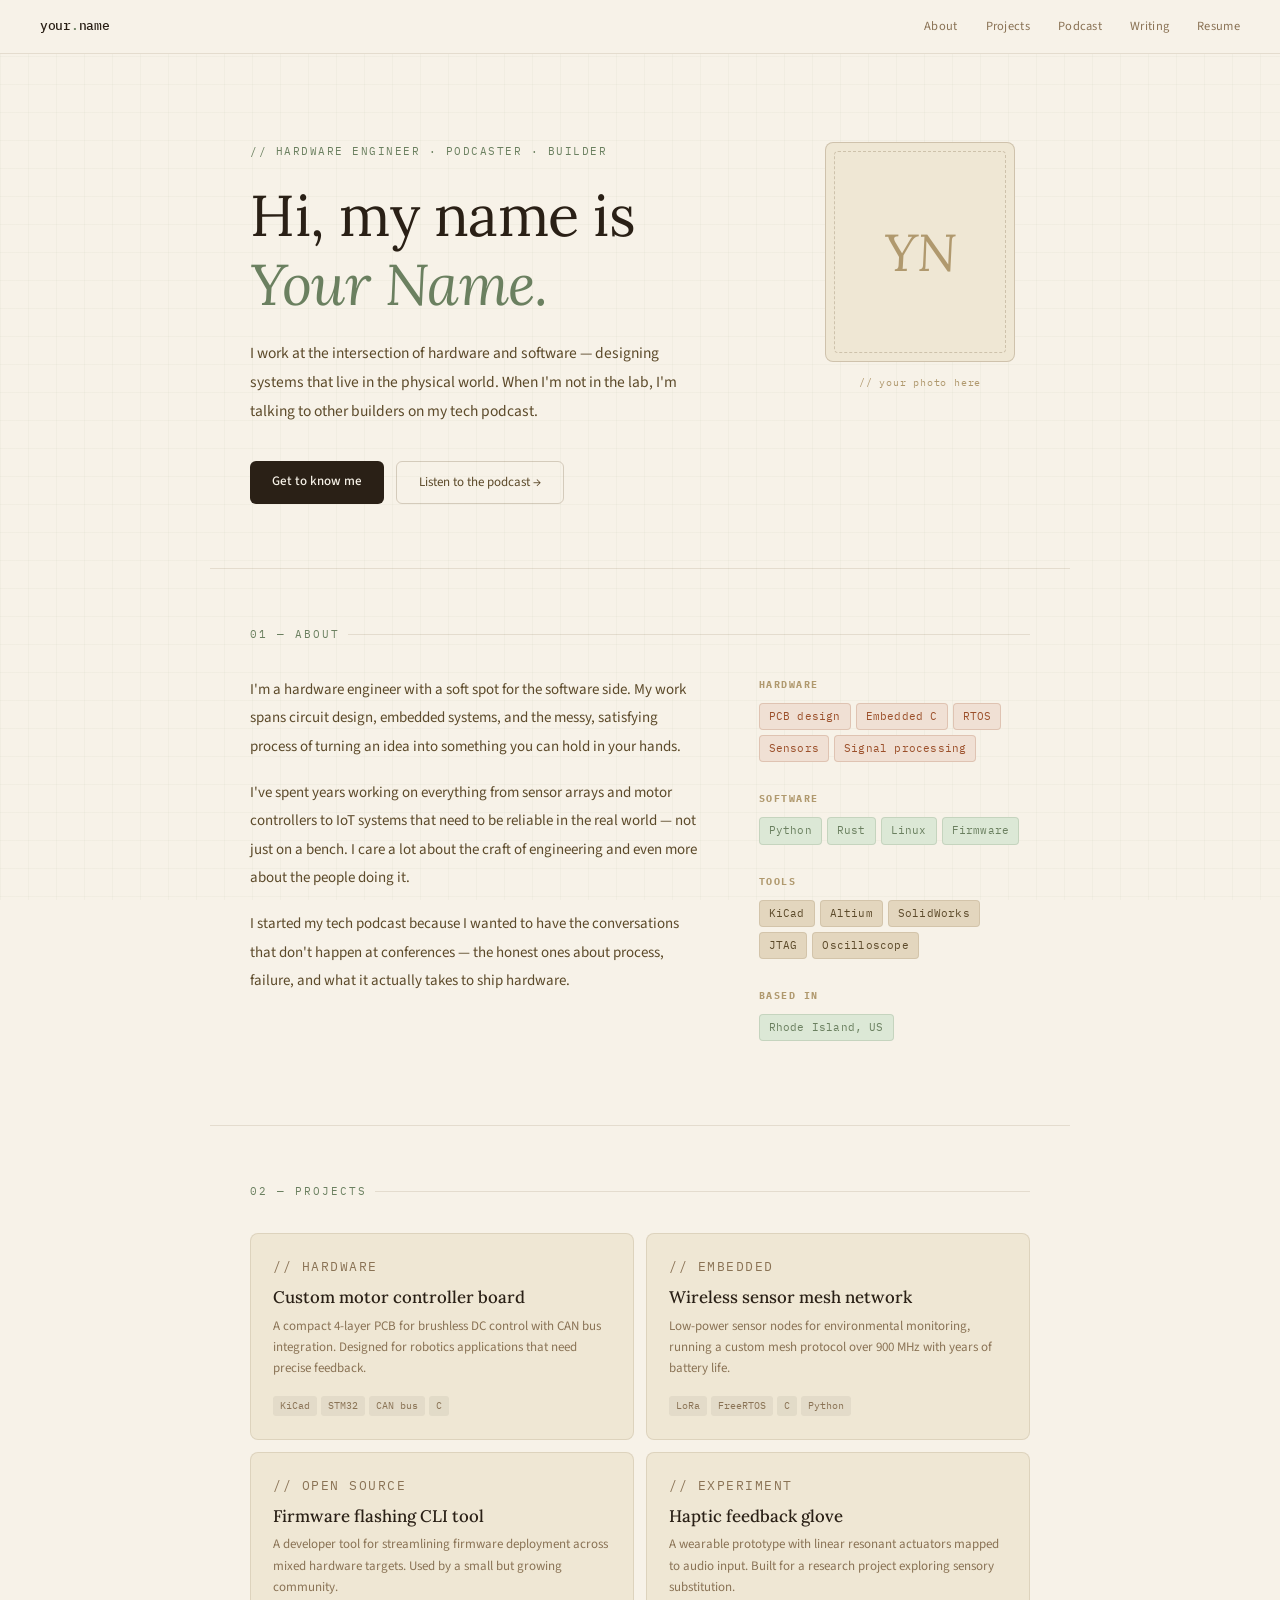
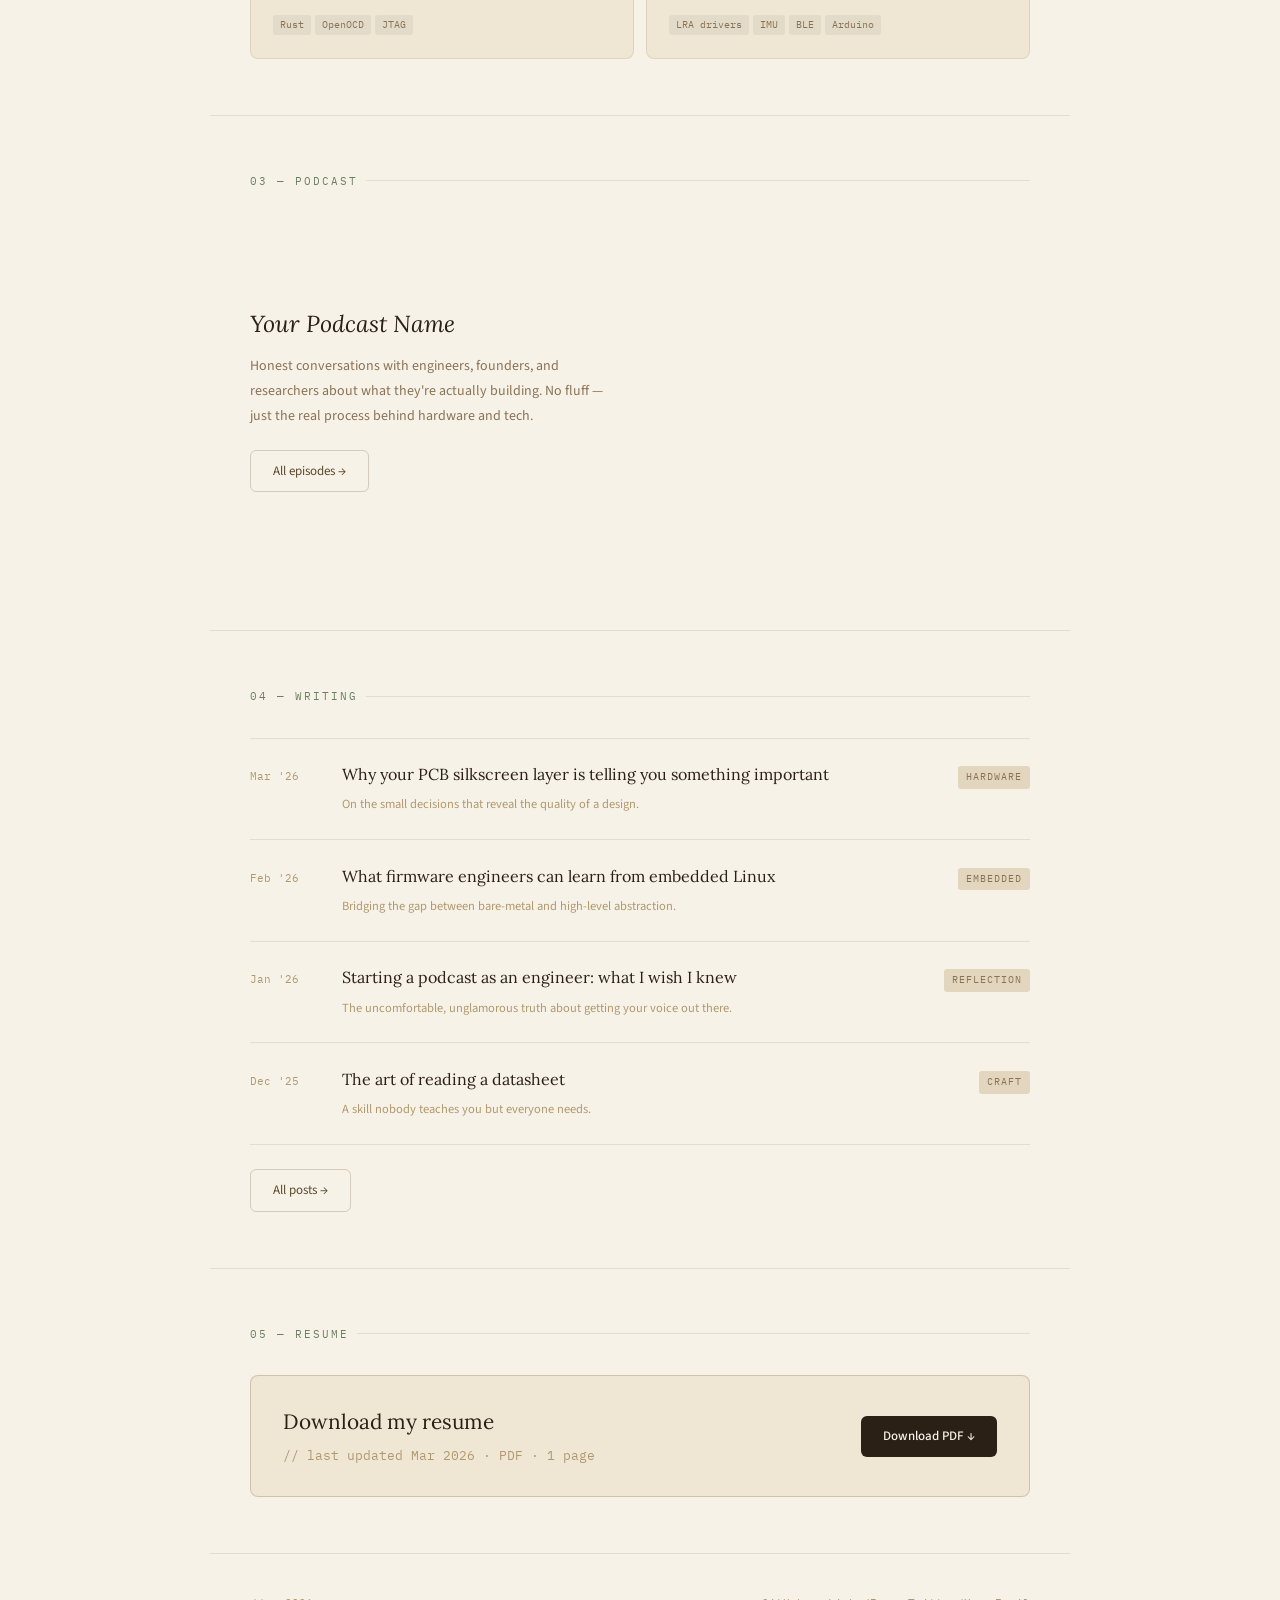
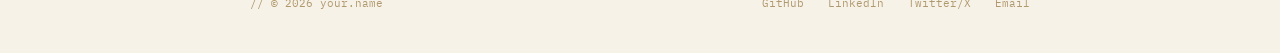
==== index.html @ 6de4d22c "Update index.html" ====
<!DOCTYPE html>
<html lang="en">
<head>
<meta charset="UTF-8">
<meta name="viewport" content="width=device-width, initial-scale=1.0">
<title>Ezenia Diaz-Lembert</title>
<link rel="preconnect" href="https://fonts.googleapis.com">
<link href="https://fonts.googleapis.com/css2?family=Lora:ital,wght@0,400;0,500;1,400;1,500&family=IBM+Plex+Mono:wght@400;500&family=Source+Sans+3:wght@300;400;500&display=swap" rel="stylesheet">
<style>
*,*::before,*::after{box-sizing:border-box;margin:0;padding:0}

:root {
  --ink: #2A2016;
  --ink-mid: #5C4A2A;
  --ink-soft: #8A7355;
  --ink-muted: #B0996E;
  --cream: #F7F2E8;
  --cream-warm: #EFE7D4;
  --cream-deep: #E3D6BE;
  --sage: #6B8060;
  --sage-light: #9EAF92;
  --sage-pale: #DCE8D6;
  --rust: #9B4F2A;
  --rust-pale: #F0E0D4;
  --border: rgba(90,65,30,0.12);
  --border-mid: rgba(90,65,30,0.22);
  --serif: 'Lora', Georgia, serif;
  --mono: 'IBM Plex Mono', monospace;
  --sans: 'Source Sans 3', sans-serif;
}

html { scroll-behavior: smooth; }
body {
  font-family: var(--sans);
  background: var(--cream);
  color: var(--ink);
  font-size: 15px;
  line-height: 1.75;
}

body::before {
  content: '';
  position: fixed;
  inset: 0;
  pointer-events: none;
  z-index: 0;
  background-image:
    linear-gradient(rgba(107,128,96,0.04) 1px, transparent 1px),
    linear-gradient(90deg, rgba(107,128,96,0.04) 1px, transparent 1px);
  background-size: 28px 28px;
}

/* NAV */
nav {
  position: sticky; top: 0; z-index: 100;
  background: rgba(247,242,232,0.95);
  backdrop-filter: blur(8px);
  border-bottom: 1px solid var(--border);
  padding: 0 2.5rem;
  display: flex; align-items: center; justify-content: space-between;
  height: 54px;
}
.nav-logo {
  font-family: var(--mono);
  font-size: 13px; font-weight: 500;
  color: var(--ink); text-decoration: none; letter-spacing: -0.3px;
}
.nav-logo span { color: var(--sage); }
.nav-links { display: flex; gap: 1.75rem; list-style: none; }
.nav-links a {
  font-size: 12.5px; font-weight: 400;
  color: var(--ink-soft); text-decoration: none;
  letter-spacing: 0.3px; font-family: var(--sans);
  transition: color 0.18s;
}
.nav-links a:hover { color: var(--ink); }

/* HERO */
.hero {
  position: relative; z-index: 1;
  padding: 5.5rem 2.5rem 4rem;
  max-width: 860px; margin: 0 auto;
  display: grid; grid-template-columns: 1fr 220px;
  gap: 3rem; align-items: start;
}
.hero-eyebrow {
  font-family: var(--mono);
  font-size: 11px; color: var(--sage);
  letter-spacing: 1.5px; margin-bottom: 1.25rem;
  text-transform: uppercase;
}
.hero h1 {
  font-family: var(--serif);
  font-size: clamp(2.4rem, 5vw, 3.6rem);
  font-weight: 400; line-height: 1.2;
  color: var(--ink); margin-bottom: 1.25rem;
  letter-spacing: -0.5px;
}
.hero h1 em { font-style: italic; color: var(--sage); }
.hero-bio {
  font-size: 15.5px; color: var(--ink-mid);
  line-height: 1.85; max-width: 460px; margin-bottom: 2.25rem;
}
.hero-actions { display: flex; gap: 0.75rem; flex-wrap: wrap; }
.btn-primary {
  background: var(--ink); color: var(--cream);
  border: none; padding: 9px 22px;
  border-radius: 6px; font-family: var(--sans);
  font-size: 13px; font-weight: 500; cursor: pointer;
  text-decoration: none; transition: background 0.18s;
  display: inline-block;
}
.btn-primary:hover { background: var(--ink-mid); }
.btn-ghost {
  background: transparent; color: var(--ink-mid);
  border: 1px solid var(--border-mid); padding: 9px 22px;
  border-radius: 6px; font-family: var(--sans);
  font-size: 13px; cursor: pointer; text-decoration: none;
  transition: all 0.18s; display: inline-block;
}
.btn-ghost:hover { border-color: var(--sage); color: var(--sage); }

/* AVATAR */
.avatar-wrap { display: flex; flex-direction: column; align-items: center; gap: 0.75rem; }
.avatar-frame {
  width: 190px; height: 220px;
  border: 1.5px solid var(--border-mid);
  border-radius: 8px;
  background: var(--cream-warm);
  display: flex; align-items: center; justify-content: center;
  position: relative; overflow: hidden;
}
.avatar-frame::before {
  content: '';
  position: absolute; inset: 8px;
  border: 1px dashed var(--border-mid); border-radius: 4px;
}
/* To use a photo instead: replace the .avatar-initials span with:
   <img src="photo.jpg" alt="Your Name" style="width:100%;height:100%;object-fit:cover;position:relative;z-index:1;">
   and remove the ::before pseudo-element styles above */
.avatar-initials {
  font-family: var(--serif); font-size: 52px;
  font-weight: 400; font-style: italic;
  color: var(--ink-muted); position: relative; z-index: 1;
}
.avatar-caption {
  font-family: var(--mono); font-size: 10px;
  color: var(--ink-muted); letter-spacing: 0.8px; text-align: center;
}

/* SECTIONS */
section {
  position: relative; z-index: 1;
  max-width: 860px; margin: 0 auto;
  padding: 3.5rem 2.5rem;
  border-top: 1px solid var(--border);
}
.section-label {
  font-family: var(--mono); font-size: 10.5px;
  text-transform: uppercase; letter-spacing: 2px;
  color: var(--sage); margin-bottom: 2rem;
  display: flex; align-items: center; gap: 8px;
}
.section-label::after {
  content: ''; flex: 1; height: 1px; background: var(--border);
}

/* ABOUT */
.about-grid { display: grid; grid-template-columns: 5fr 3fr; gap: 3.5rem; }
.about-text p { color: var(--ink-mid); font-size: 15px; line-height: 1.9; margin-bottom: 1.1rem; }
.about-text p:last-child { margin-bottom: 0; }
.sidebar-block { margin-bottom: 1.75rem; }
.sidebar-block h4 {
  font-family: var(--mono); font-size: 10px;
  text-transform: uppercase; letter-spacing: 1.5px;
  color: var(--ink-muted); margin-bottom: 0.6rem;
}
.chip-group { display: flex; flex-wrap: wrap; gap: 5px; }
.chip {
  font-size: 11px; font-weight: 400;
  background: var(--cream-deep); color: var(--ink-mid);
  border: 1px solid var(--border);
  padding: 3px 9px; border-radius: 4px;
  font-family: var(--mono); letter-spacing: 0.2px;
}
.chip.sage { background: var(--sage-pale); color: var(--sage); border-color: rgba(107,128,96,0.2); }
.chip.rust { background: var(--rust-pale); color: var(--rust); border-color: rgba(155,79,42,0.2); }

/* PROJECTS */
.projects-grid { display: grid; grid-template-columns: 1fr 1fr; gap: 12px; }
.project-card {
  background: var(--cream-warm);
  border: 1px solid var(--border);
  border-radius: 8px; padding: 1.4rem;
  text-decoration: none; display: block;
  transition: border-color 0.2s, box-shadow 0.2s;
}
.project-card:hover {
  border-color: var(--sage-light);
  box-shadow: 0 2px 12px rgba(107,128,96,0.1);
}
.project-type {
  font-family: var(--mono); font-size: 9.5px;
  text-transform: uppercase; letter-spacing: 1.5px;
  color: var(--ink-muted); margin-bottom: 0.6rem;
}
.project-card h3 {
  font-family: var(--serif); font-size: 1.05rem;
  font-weight: 500; color: var(--ink);
  margin-bottom: 0.4rem; line-height: 1.3;
}
.project-card p { font-size: 13px; color: var(--ink-soft); line-height: 1.65; }
.project-chips { display: flex; gap: 4px; flex-wrap: wrap; margin-top: 1rem; }
.p-chip {
  font-family: var(--mono); font-size: 9.5px;
  background: rgba(42,32,22,0.06); color: var(--ink-soft);
  padding: 2px 7px; border-radius: 3px;
}

/* PODCAST */
.podcast-layout { display: grid; grid-template-columns: 1fr 1fr; gap: 2.5rem; align-items: center; }
.podcast-info h3 {
  font-family: var(--serif); font-size: 1.45rem;
  font-weight: 400; font-style: italic;
  color: var(--ink); margin-bottom: 0.6rem;
}
.podcast-info p { font-size: 14px; color: var(--ink-soft); line-height: 1.8; margin-bottom: 1.25rem; }

/* Replace .spotify-box below with your actual Spotify <iframe> embed.
   Go to Spotify → your show → Share → Embed Podcast → copy the iframe code.
   Paste it in place of the entire <div class="spotify-box">...</div> block.
   Recommended iframe attrs: width="100%" height="152" style="border-radius:10px" */
.spotify-box {
  background: var(--cream-warm);
  border: 1px solid var(--border-mid);
  border-radius: 10px; padding: 1.75rem;
  text-align: center;
}
.sp-logo {
  width: 42px; height: 42px;
  background: #1DB954; border-radius: 50%;
  margin: 0 auto 0.75rem;
  display: flex; align-items: center; justify-content: center;
}
.sp-logo svg { fill: white; }
.spotify-box h4 {
  font-family: var(--serif); font-size: 1rem;
  font-weight: 500; color: var(--ink); margin-bottom: 0.3rem;
}
.spotify-box p { font-size: 11.5px; color: var(--ink-muted); margin-bottom: 1rem; }
.sp-embed-note {
  font-family: var(--mono); font-size: 10px;
  color: var(--sage); background: var(--sage-pale);
  padding: 6px 10px; border-radius: 4px;
  display: inline-block;
}

/* BLOG */
.blog-list { display: flex; flex-direction: column; }
.blog-item {
  padding: 1.35rem 0;
  border-bottom: 1px solid var(--border);
  display: grid; grid-template-columns: 72px 1fr auto;
  gap: 1.25rem; align-items: baseline;
  cursor: pointer; text-decoration: none;
}
.blog-item:first-child { border-top: 1px solid var(--border); }
.blog-item:hover .blog-title { color: var(--sage); }
.blog-date {
  font-family: var(--mono); font-size: 11px;
  color: var(--ink-muted); white-space: nowrap;
}
.blog-title {
  font-family: var(--serif); font-size: 1rem;
  font-weight: 400; color: var(--ink);
  margin-bottom: 0.2rem; transition: color 0.18s; display: block;
}
.blog-sub { font-size: 12.5px; color: var(--ink-muted); }
.blog-tag {
  font-family: var(--mono); font-size: 9.5px;
  text-transform: uppercase; letter-spacing: 1px;
  background: var(--cream-deep); color: var(--ink-soft);
  padding: 3px 8px; border-radius: 3px; white-space: nowrap;
}
.blog-more { margin-top: 1.5rem; }

/* RESUME */
.resume-card {
  background: var(--cream-warm);
  border: 1px solid var(--border-mid);
  border-radius: 8px; padding: 1.75rem 2rem;
  display: flex; align-items: center;
  justify-content: space-between; gap: 2rem;
}
.resume-left h3 {
  font-family: var(--serif); font-size: 1.3rem;
  font-weight: 400; color: var(--ink); margin-bottom: 0.3rem;
}
.resume-left p { font-size: 13px; color: var(--ink-muted); font-family: var(--mono); }

/* FOOTER */
footer {
  position: relative; z-index: 1;
  max-width: 860px; margin: 0 auto;
  padding: 2.5rem; border-top: 1px solid var(--border);
  display: flex; justify-content: space-between; align-items: center;
}
footer p { font-family: var(--mono); font-size: 11px; color: var(--ink-muted); }
.social-links { display: flex; gap: 1.5rem; }
.social-links a {
  font-family: var(--mono); font-size: 11px;
  color: var(--ink-muted); text-decoration: none; transition: color 0.18s;
}
.social-links a:hover { color: var(--sage); }
</style>
</head>
<body>

<nav>
  <!-- Update "your.name" to your actual name or handle -->
  <a href="#" class="nav-logo">your<span>.</span>name</a>
  <ul class="nav-links">
    <li><a href="#about">About</a></li>
    <li><a href="#projects">Projects</a></li>
    <li><a href="#podcast">Podcast</a></li>
    <li><a href="#writing">Writing</a></li>
    <li><a href="#resume">Resume</a></li>
  </ul>
</nav>

<!-- ═══════════════════════════════════════════
     HERO
     Update: eyebrow tagline, your name, bio text
     ═══════════════════════════════════════════ -->
<div class="hero">
  <div>
    <p class="hero-eyebrow">// hardware engineer · podcaster · builder</p>
    <h1>Hi, my name is<br><em>Your Name.</em></h1>
    <p class="hero-bio">I work at the intersection of hardware and software — designing systems that live in the physical world. When I'm not in the lab, I'm talking to other builders on my tech podcast.</p>
    <div class="hero-actions">
      <a href="#about" class="btn-primary">Get to know me</a>
      <a href="#podcast" class="btn-ghost">Listen to the podcast →</a>
    </div>
  </div>
  <div class="avatar-wrap">
    <div class="avatar-frame">
      <!-- PHOTO: replace the span below with:
           <img src="photo.jpg" alt="Your Name" style="width:100%;height:100%;object-fit:cover;position:relative;z-index:1;">
           and remove the ::before dashed border rule in the CSS above -->
      <span class="avatar-initials">YN</span>
    </div>
    <span class="avatar-caption">// your photo here</span>
  </div>
</div>

<!-- ═══════════════════════════════════════════
     ABOUT
     Update: bio paragraphs, skill chips
     ═══════════════════════════════════════════ -->
<section id="about">
  <p class="section-label">01 — About</p>
  <div class="about-grid">
    <div class="about-text">
      <p>I'm a hardware engineer with a soft spot for the software side. My work spans circuit design, embedded systems, and the messy, satisfying process of turning an idea into something you can hold in your hands.</p>
      <p>I've spent years working on everything from sensor arrays and motor controllers to IoT systems that need to be reliable in the real world — not just on a bench. I care a lot about the craft of engineering and even more about the people doing it.</p>
      <p>I started my tech podcast because I wanted to have the conversations that don't happen at conferences — the honest ones about process, failure, and what it actually takes to ship hardware.</p>
    </div>
    <div class="about-sidebar">
      <div class="sidebar-block">
        <h4>Hardware</h4>
        <div class="chip-group">
          <span class="chip rust">PCB design</span>
          <span class="chip rust">Embedded C</span>
          <span class="chip rust">RTOS</span>
          <span class="chip rust">Sensors</span>
          <span class="chip rust">Signal processing</span>
        </div>
      </div>
      <div class="sidebar-block">
        <h4>Software</h4>
        <div class="chip-group">
          <span class="chip sage">Python</span>
          <span class="chip sage">Rust</span>
          <span class="chip sage">Linux</span>
          <span class="chip sage">Firmware</span>
        </div>
      </div>
      <div class="sidebar-block">
        <h4>Tools</h4>
        <div class="chip-group">
          <span class="chip">KiCad</span>
          <span class="chip">Altium</span>
          <span class="chip">SolidWorks</span>
          <span class="chip">JTAG</span>
          <span class="chip">Oscilloscope</span>
        </div>
      </div>
      <div class="sidebar-block">
        <h4>Based in</h4>
        <div class="chip-group">
          <!-- Update your location -->
          <span class="chip sage">Rhode Island, US</span>
        </div>
      </div>
    </div>
  </div>
</section>

<!-- ═══════════════════════════════════════════
     PROJECTS
     Update: project title, description, tech chips, href links
     ═══════════════════════════════════════════ -->
<section id="projects">
  <p class="section-label">02 — Projects</p>
  <div class="projects-grid">

    <a class="project-card" href="#">
      <p class="project-type">// hardware</p>
      <h3>Custom motor controller board</h3>
      <p>A compact 4-layer PCB for brushless DC control with CAN bus integration. Designed for robotics applications that need precise feedback.</p>
      <div class="project-chips">
        <span class="p-chip">KiCad</span>
        <span class="p-chip">STM32</span>
        <span class="p-chip">CAN bus</span>
        <span class="p-chip">C</span>
      </div>
    </a>

    <a class="project-card" href="#">
      <p class="project-type">// embedded</p>
      <h3>Wireless sensor mesh network</h3>
      <p>Low-power sensor nodes for environmental monitoring, running a custom mesh protocol over 900 MHz with years of battery life.</p>
      <div class="project-chips">
        <span class="p-chip">LoRa</span>
        <span class="p-chip">FreeRTOS</span>
        <span class="p-chip">C</span>
        <span class="p-chip">Python</span>
      </div>
    </a>

    <a class="project-card" href="#">
      <p class="project-type">// open source</p>
      <h3>Firmware flashing CLI tool</h3>
      <p>A developer tool for streamlining firmware deployment across mixed hardware targets. Used by a small but growing community.</p>
      <div class="project-chips">
        <span class="p-chip">Rust</span>
        <span class="p-chip">OpenOCD</span>
        <span class="p-chip">JTAG</span>
      </div>
    </a>

    <a class="project-card" href="#">
      <p class="project-type">// experiment</p>
      <h3>Haptic feedback glove</h3>
      <p>A wearable prototype with linear resonant actuators mapped to audio input. Built for a research project exploring sensory substitution.</p>
      <div class="project-chips">
        <span class="p-chip">LRA drivers</span>
        <span class="p-chip">IMU</span>
        <span class="p-chip">BLE</span>
        <span class="p-chip">Arduino</span>
      </div>
    </a>

  </div>
</section>

<!-- ═══════════════════════════════════════════
     PODCAST
     Update: podcast name, description
     SPOTIFY: replace the .spotify-box div with your iframe embed.
       1. Open Spotify → go to your show page
       2. Click ··· → Share → Embed Podcast
       3. Copy the <iframe> code and paste it here in place of .spotify-box
       Recommended: add style="border-radius:10px" to the iframe tag
     ═══════════════════════════════════════════ -->
<section id="podcast">
  <p class="section-label">03 — Podcast</p>
  <div class="podcast-layout">
    <div class="podcast-info">
      <h3>Your Podcast Name</h3>
      <p>Honest conversations with engineers, founders, and researchers about what they're actually building. No fluff — just the real process behind hardware and tech.</p>
      <a href="#" class="btn-ghost">All episodes →</a>
    </div>

    <!-- REPLACE THIS ENTIRE DIV with your Spotify <iframe> embed -->
    <iframe data-testid="embed-iframe" style="border-radius:10px" src="https://open.spotify.com/embed/show/7tuaUfzz82r7xP9mCjCnpa?utm_source=generator" width="100%" height="352" frameBorder="0" allowfullscreen="" allow="autoplay; clipboard-write; encrypted-media; fullscreen; picture-in-picture" loading="lazy"></iframe>

  </div>
</section>

<!-- ═══════════════════════════════════════════
     WRITING / BLOG
     Update: date, title, subtitle, tag, href for each post
     Add more .blog-item rows as you publish
     ═══════════════════════════════════════════ -->
<section id="writing">
  <p class="section-label">04 — Writing</p>
  <div class="blog-list">

    <a class="blog-item" href="#">
      <span class="blog-date">Mar '26</span>
      <div>
        <span class="blog-title">Why your PCB silkscreen layer is telling you something important</span>
        <span class="blog-sub">On the small decisions that reveal the quality of a design.</span>
      </div>
      <span class="blog-tag">Hardware</span>
    </a>

    <a class="blog-item" href="#">
      <span class="blog-date">Feb '26</span>
      <div>
        <span class="blog-title">What firmware engineers can learn from embedded Linux</span>
        <span class="blog-sub">Bridging the gap between bare-metal and high-level abstraction.</span>
      </div>
      <span class="blog-tag">Embedded</span>
    </a>

    <a class="blog-item" href="#">
      <span class="blog-date">Jan '26</span>
      <div>
        <span class="blog-title">Starting a podcast as an engineer: what I wish I knew</span>
        <span class="blog-sub">The uncomfortable, unglamorous truth about getting your voice out there.</span>
      </div>
      <span class="blog-tag">Reflection</span>
    </a>

    <a class="blog-item" href="#">
      <span class="blog-date">Dec '25</span>
      <div>
        <span class="blog-title">The art of reading a datasheet</span>
        <span class="blog-sub">A skill nobody teaches you but everyone needs.</span>
      </div>
      <span class="blog-tag">Craft</span>
    </a>

  </div>
  <div class="blog-more">
    <!-- Link this to your blog index page once you have one -->
    <a href="#" class="btn-ghost">All posts →</a>
  </div>
</section>

<!-- ═══════════════════════════════════════════
     RESUME
     Update the href on the button to point to your PDF file.
     Upload resume.pdf to your repo root and use href="resume.pdf"
     ═══════════════════════════════════════════ -->
<section id="resume">
  <p class="section-label">05 — Resume</p>
  <div class="resume-card">
    <div class="resume-left">
      <h3>Download my resume</h3>
      <!-- Update the date below whenever you refresh your resume -->
      <p>// last updated Mar 2026 · PDF · 1 page</p>
    </div>
    <a href="resume.pdf" class="btn-primary" download>Download PDF ↓</a>
  </div>
</section>

<!-- ═══════════════════════════════════════════
     FOOTER
     Update: your name, social links
     ═══════════════════════════════════════════ -->
<footer>
  <p>// © 2026 your.name</p>
  <div class="social-links">
    <a href="https://github.com/yourusername" target="_blank" rel="noopener">GitHub</a>
    <a href="https://linkedin.com/in/yourprofile" target="_blank" rel="noopener">LinkedIn</a>
    <a href="https://twitter.com/yourhandle" target="_blank" rel="noopener">Twitter/X</a>
    <a href="mailto:you@email.com">Email</a>
  </div>
</footer>

</body>
</html>
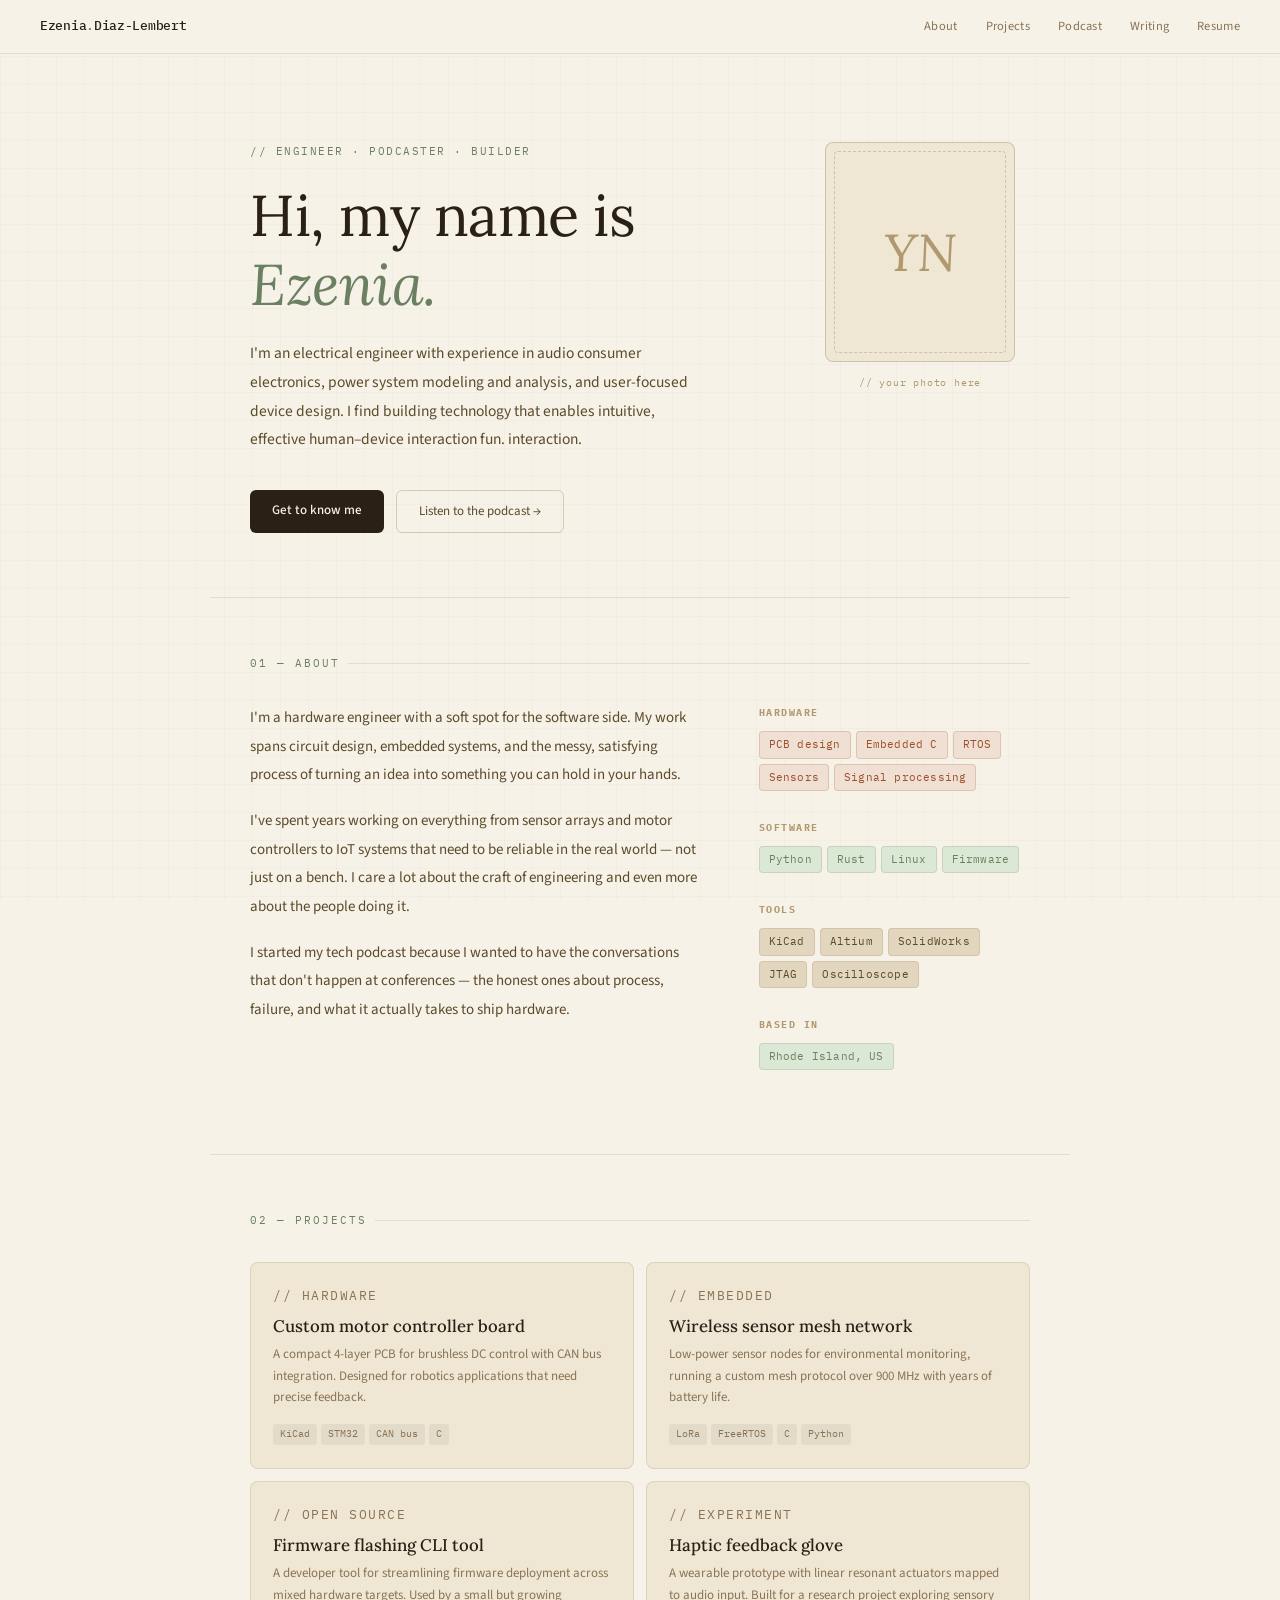
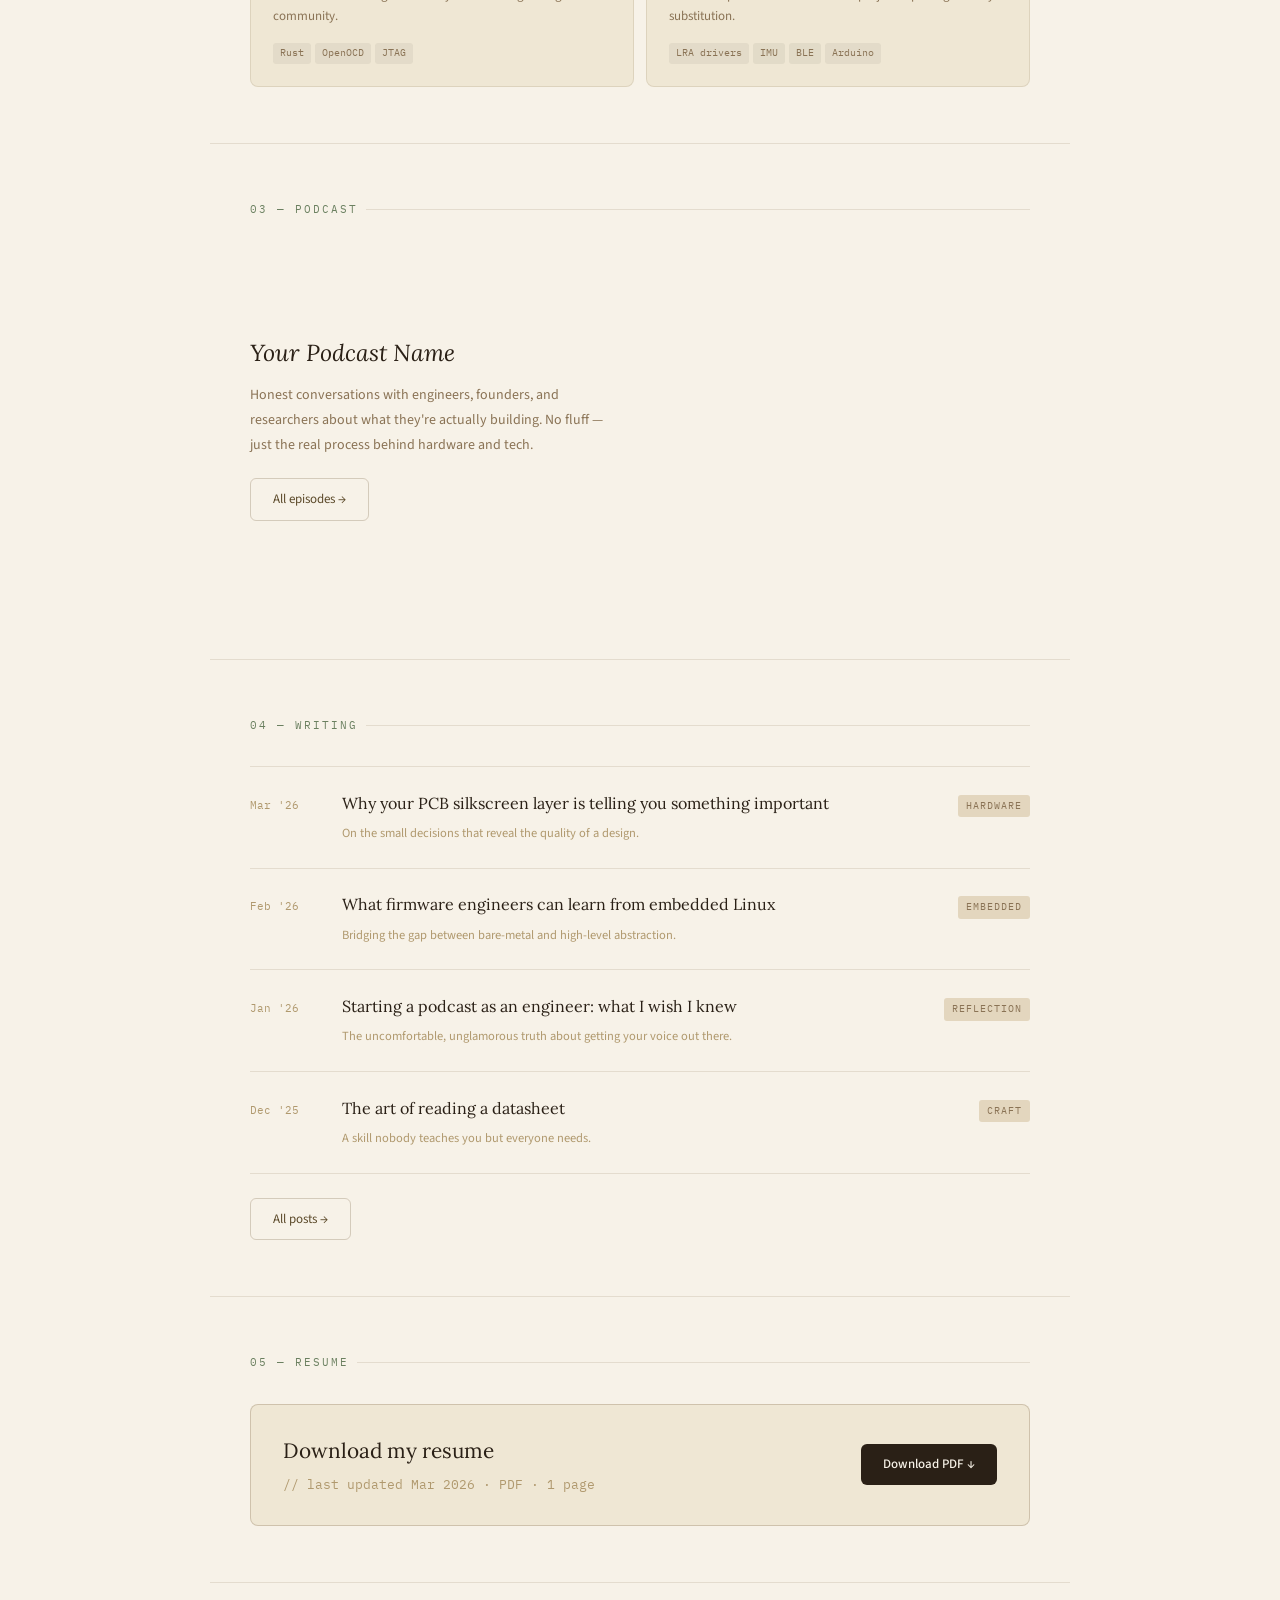
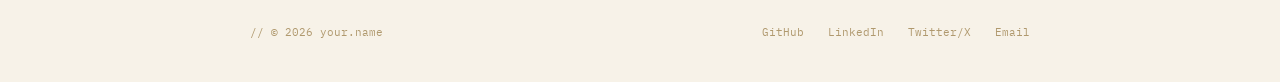
==== commit aa8a0e05: "Update index.html updated name and bio info" ====
--- a/index.html
+++ b/index.html
@@ -318,7 +318,7 @@
 
 <nav>
   <!-- Update "your.name" to your actual name or handle -->
-  <a href="#" class="nav-logo">your<span>.</span>name</a>
+  <a href="#" class="nav-logo">Ezenia<span>.</span>Diaz-Lembert</a>
   <ul class="nav-links">
     <li><a href="#about">About</a></li>
     <li><a href="#projects">Projects</a></li>
@@ -334,9 +334,10 @@
      ═══════════════════════════════════════════ -->
 <div class="hero">
   <div>
-    <p class="hero-eyebrow">// hardware engineer · podcaster · builder</p>
-    <h1>Hi, my name is<br><em>Your Name.</em></h1>
-    <p class="hero-bio">I work at the intersection of hardware and software — designing systems that live in the physical world. When I'm not in the lab, I'm talking to other builders on my tech podcast.</p>
+    <p class="hero-eyebrow">// engineer · podcaster · builder</p>
+    <h1>Hi, my name is<br><em>Ezenia.</em></h1>
+    <p class="hero-bio">I'm an electrical engineer with experience in audio consumer electronics, power system modeling and analysis, and user-focused device design. I find building technology that enables intuitive, effective human–device interaction fun. 
+interaction.</p>
     <div class="hero-actions">
       <a href="#about" class="btn-primary">Get to know me</a>
       <a href="#podcast" class="btn-ghost">Listen to the podcast →</a>
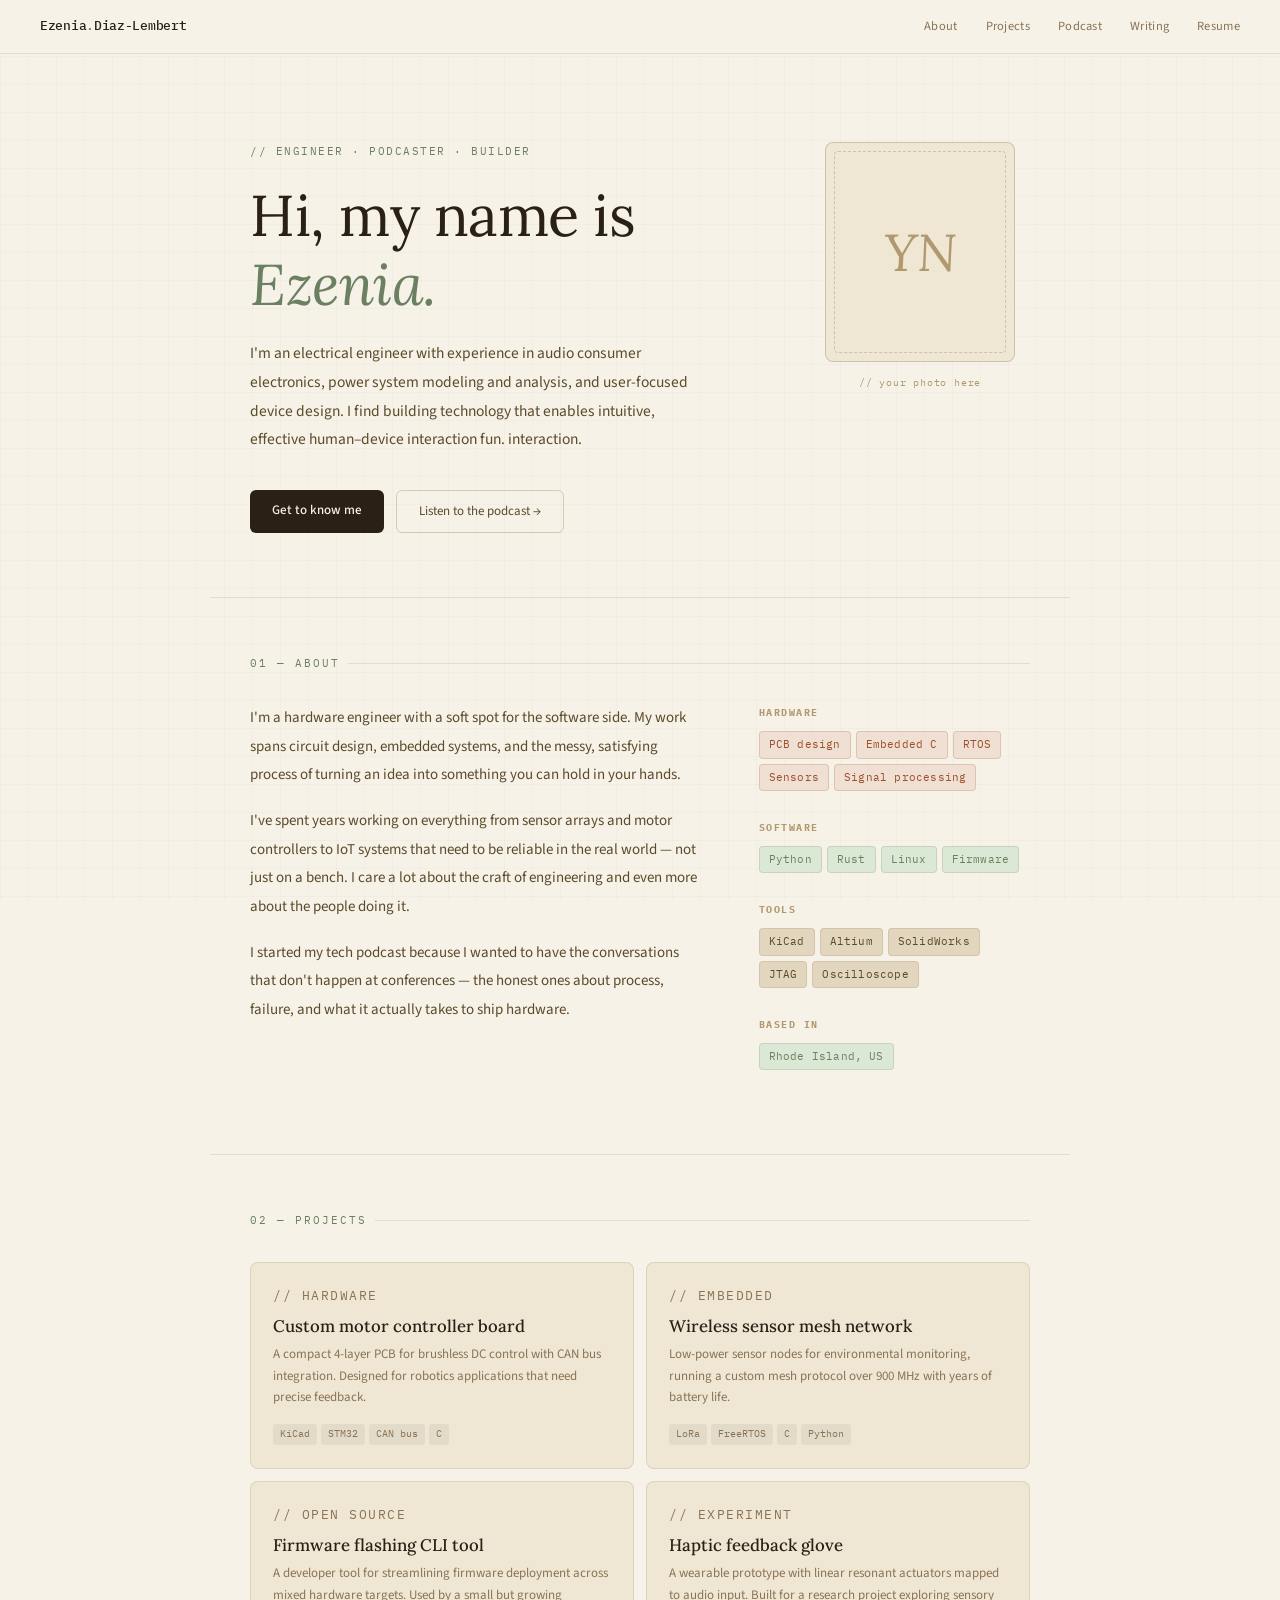
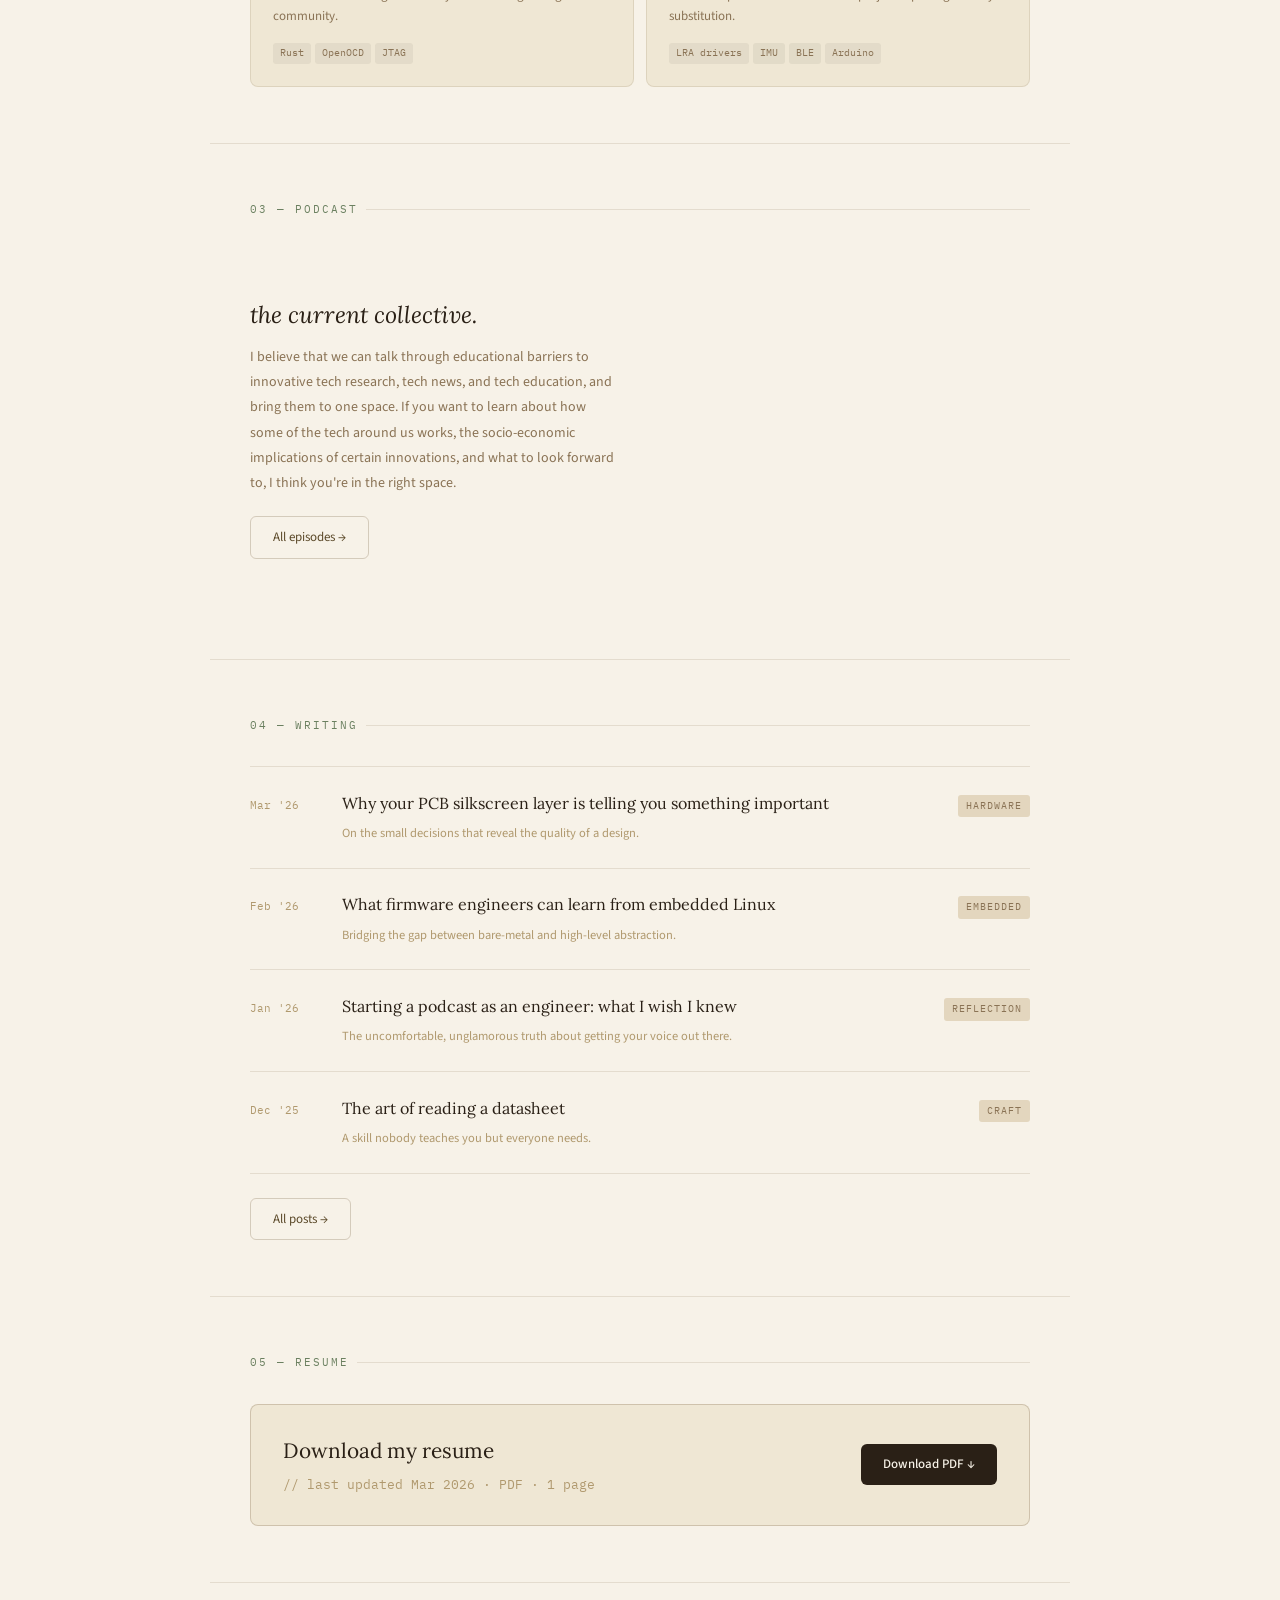
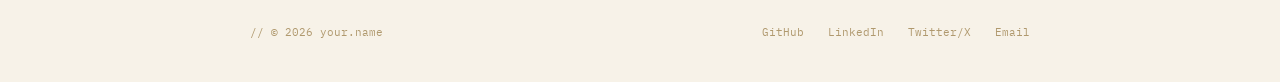
==== commit bf25772b: "Update index.html" ====
--- a/index.html
+++ b/index.html
@@ -346,7 +346,7 @@
   <div class="avatar-wrap">
     <div class="avatar-frame">
       <!-- PHOTO: replace the span below with:
-           <img src="photo.jpg" alt="Your Name" style="width:100%;height:100%;object-fit:cover;position:relative;z-index:1;">
+           <img src="ezenia_headshot.jpeg" alt="Ezenia" style="width:100%;height:100%;object-fit:cover;position:relative;z-index:1;">
            and remove the ::before dashed border rule in the CSS above -->
       <span class="avatar-initials">YN</span>
     </div>
@@ -478,8 +478,8 @@
   <p class="section-label">03 — Podcast</p>
   <div class="podcast-layout">
     <div class="podcast-info">
-      <h3>Your Podcast Name</h3>
-      <p>Honest conversations with engineers, founders, and researchers about what they're actually building. No fluff — just the real process behind hardware and tech.</p>
+      <h3>the current collective.</h3>
+      <p>I believe that we can talk through educational barriers to innovative tech research, tech news, and tech education, and bring them to one space. If you want to learn about how some of the tech around us works, the socio-economic implications of certain innovations, and what to look forward to, I think you're in the right space.</p>
       <a href="#" class="btn-ghost">All episodes →</a>
     </div>
 
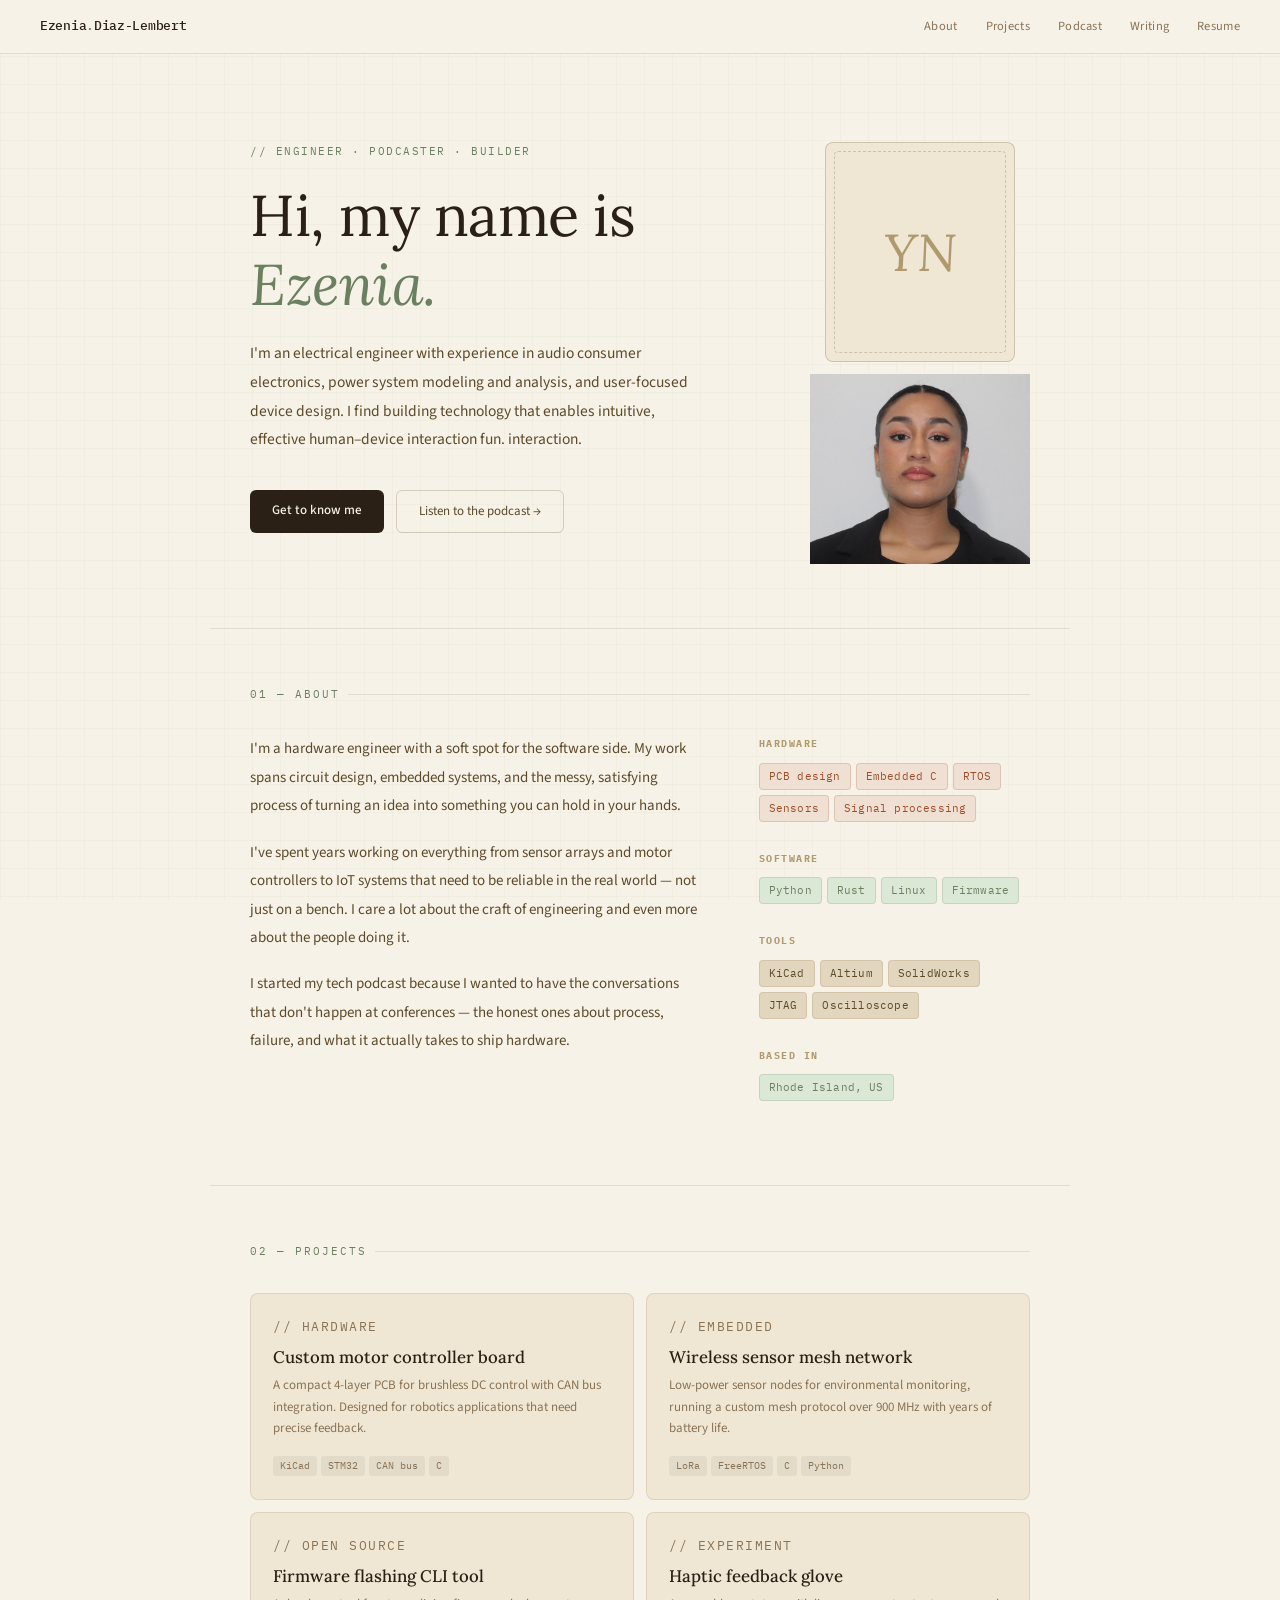
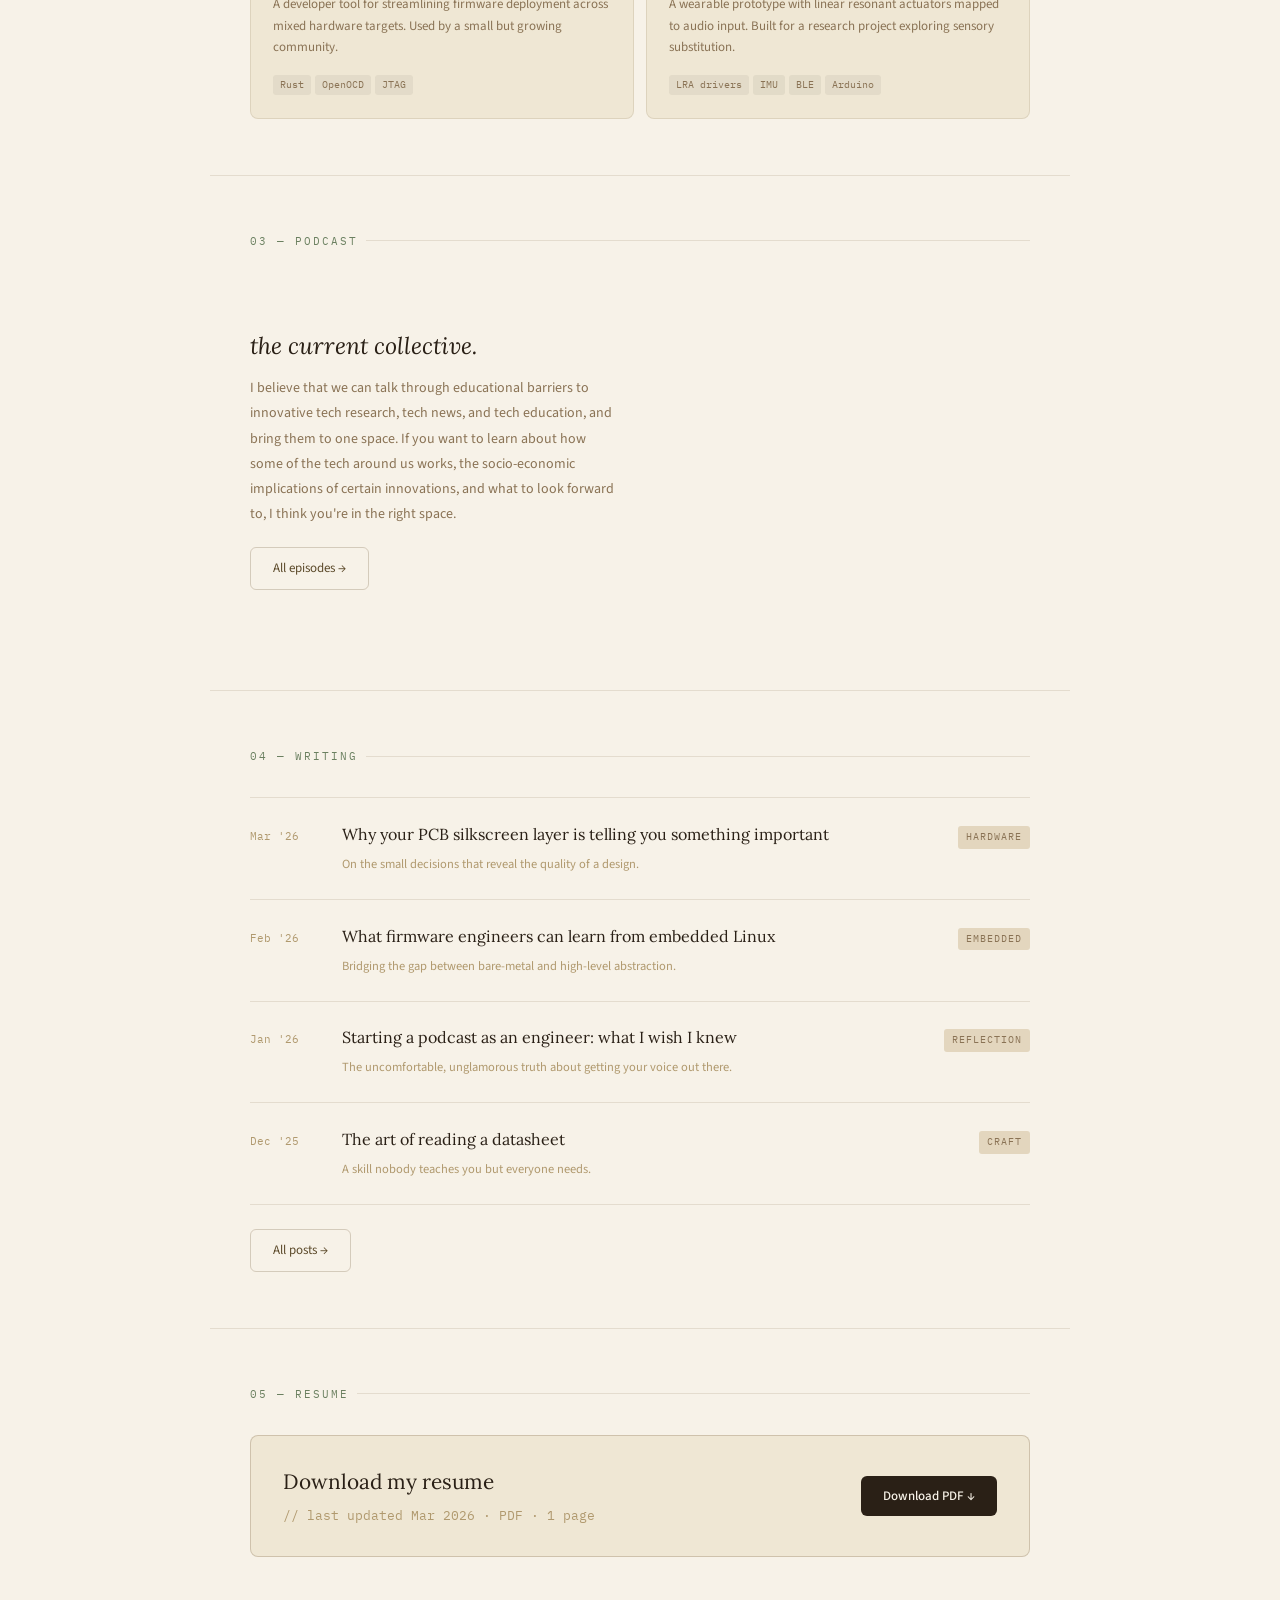
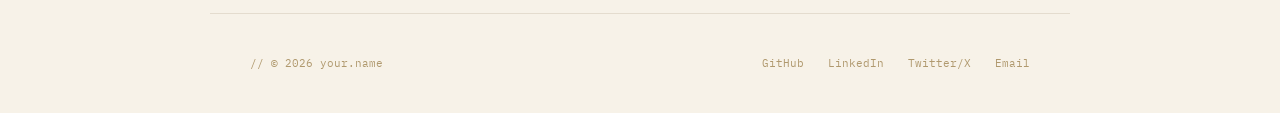
==== commit 1db3aeb5: "Update index.html" ====
--- a/index.html
+++ b/index.html
@@ -350,7 +350,7 @@
            and remove the ::before dashed border rule in the CSS above -->
       <span class="avatar-initials">YN</span>
     </div>
-    <span class="avatar-caption">// your photo here</span>
+    <img src="ezenia_headshot.jpeg" alt="Ezenia" style="width:100%;height:100%;object-fit:cover;position:relative;z-index:1;">
   </div>
 </div>
 
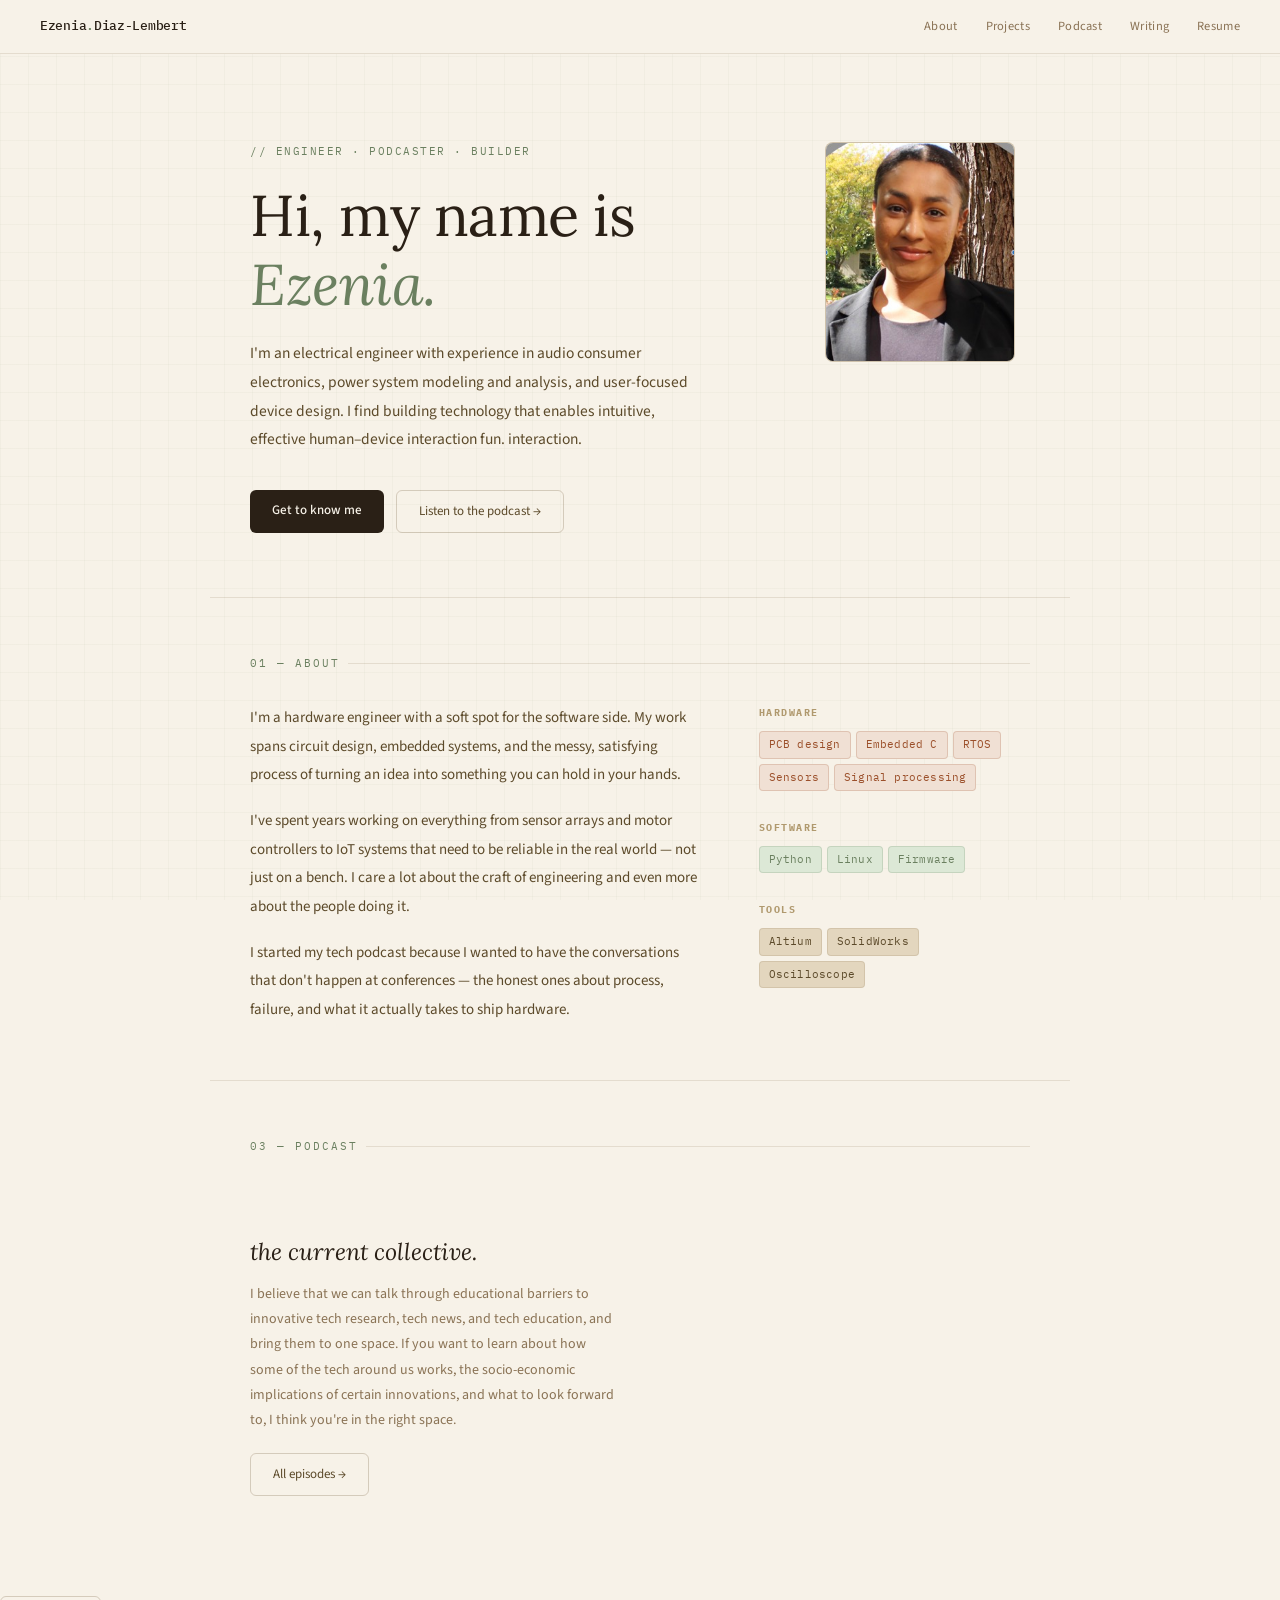
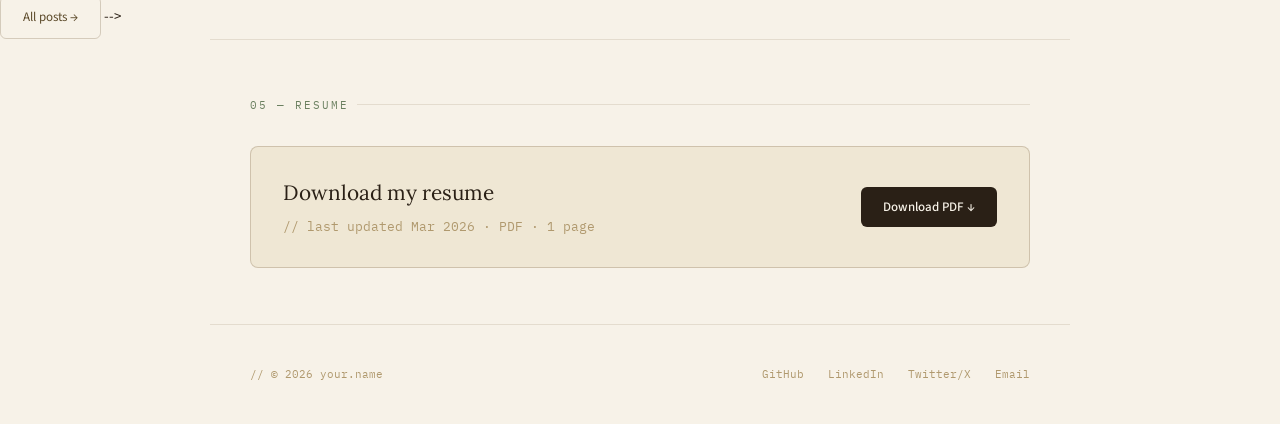
==== commit 7b35830f: "Update index.html updated image, added resume, hid sections for continued work" ====
--- a/index.html
+++ b/index.html
@@ -348,9 +348,8 @@
       <!-- PHOTO: replace the span below with:
            <img src="ezenia_headshot.jpeg" alt="Ezenia" style="width:100%;height:100%;object-fit:cover;position:relative;z-index:1;">
            and remove the ::before dashed border rule in the CSS above -->
-      <span class="avatar-initials">YN</span>
+      <img src="ezenia_profile_picture.jpeg" alt="Ezenia" style="width:100%;height:100%;object-fit:cover;position:relative;z-index:1;">
     </div>
-    <img src="ezenia_headshot.jpeg" alt="Ezenia" style="width:100%;height:100%;object-fit:cover;position:relative;z-index:1;">
   </div>
 </div>
 
@@ -381,7 +380,6 @@
         <h4>Software</h4>
         <div class="chip-group">
           <span class="chip sage">Python</span>
-          <span class="chip sage">Rust</span>
           <span class="chip sage">Linux</span>
           <span class="chip sage">Firmware</span>
         </div>
@@ -389,20 +387,11 @@
       <div class="sidebar-block">
         <h4>Tools</h4>
         <div class="chip-group">
-          <span class="chip">KiCad</span>
           <span class="chip">Altium</span>
           <span class="chip">SolidWorks</span>
-          <span class="chip">JTAG</span>
           <span class="chip">Oscilloscope</span>
         </div>
       </div>
-      <div class="sidebar-block">
-        <h4>Based in</h4>
-        <div class="chip-group">
-          <!-- Update your location -->
-          <span class="chip sage">Rhode Island, US</span>
-        </div>
-      </div>
     </div>
   </div>
 </section>
@@ -410,7 +399,7 @@
 <!-- ═══════════════════════════════════════════
      PROJECTS
      Update: project title, description, tech chips, href links
-     ═══════════════════════════════════════════ -->
+     ═══════════════════════════════════════════ 
 <section id="projects">
   <p class="section-label">02 — Projects</p>
   <div class="projects-grid">
@@ -464,6 +453,7 @@
 
   </div>
 </section>
+  -->
 
 <!-- ═══════════════════════════════════════════
      PODCAST
@@ -493,7 +483,7 @@
      WRITING / BLOG
      Update: date, title, subtitle, tag, href for each post
      Add more .blog-item rows as you publish
-     ═══════════════════════════════════════════ -->
+     ═══════════════════════════════════════════ 
 <section id="writing">
   <p class="section-label">04 — Writing</p>
   <div class="blog-list">
@@ -541,6 +531,7 @@
   </div>
 </section>
 
+  -->
 <!-- ═══════════════════════════════════════════
      RESUME
      Update the href on the button to point to your PDF file.
@@ -554,7 +545,7 @@
       <!-- Update the date below whenever you refresh your resume -->
       <p>// last updated Mar 2026 · PDF · 1 page</p>
     </div>
-    <a href="resume.pdf" class="btn-primary" download>Download PDF ↓</a>
+    <a href="Resume_Ezenia_Diaz-Lembert.pdf" class="btn-primary" download>Download PDF ↓</a>
   </div>
 </section>
 
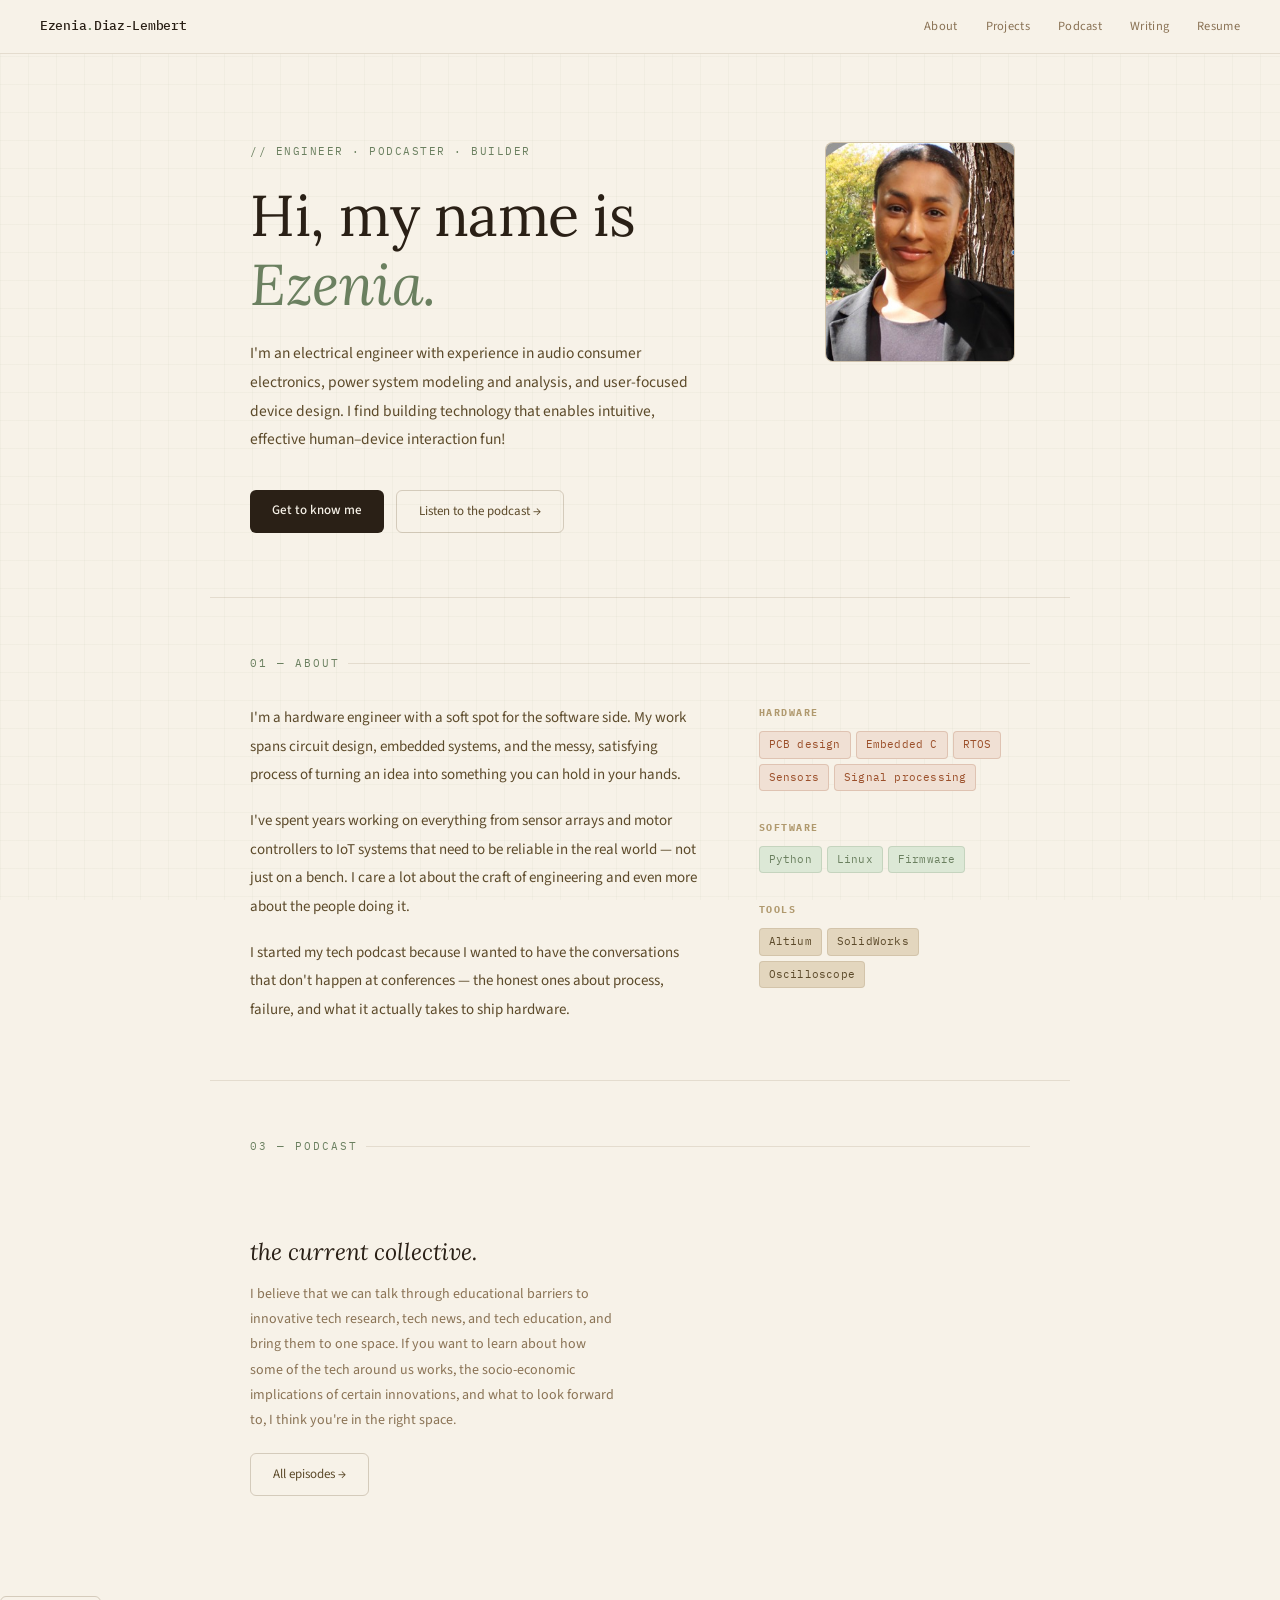
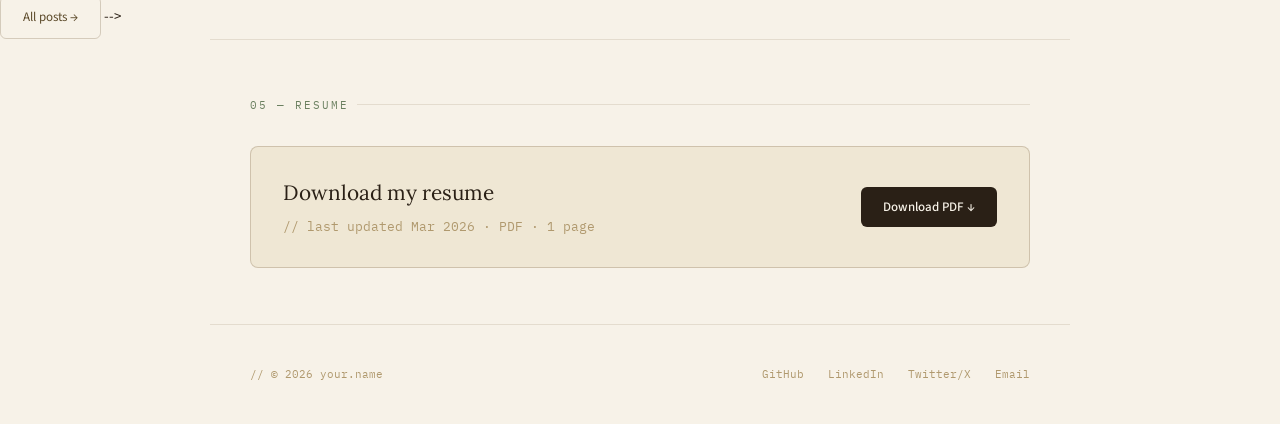
==== commit 7484e49c: "Update index.html" ====
--- a/index.html
+++ b/index.html
@@ -336,8 +336,7 @@
   <div>
     <p class="hero-eyebrow">// engineer · podcaster · builder</p>
     <h1>Hi, my name is<br><em>Ezenia.</em></h1>
-    <p class="hero-bio">I'm an electrical engineer with experience in audio consumer electronics, power system modeling and analysis, and user-focused device design. I find building technology that enables intuitive, effective human–device interaction fun. 
-interaction.</p>
+    <p class="hero-bio">I'm an electrical engineer with experience in audio consumer electronics, power system modeling and analysis, and user-focused device design. I find building technology that enables intuitive, effective human–device interaction fun! </p>
     <div class="hero-actions">
       <a href="#about" class="btn-primary">Get to know me</a>
       <a href="#podcast" class="btn-ghost">Listen to the podcast →</a>
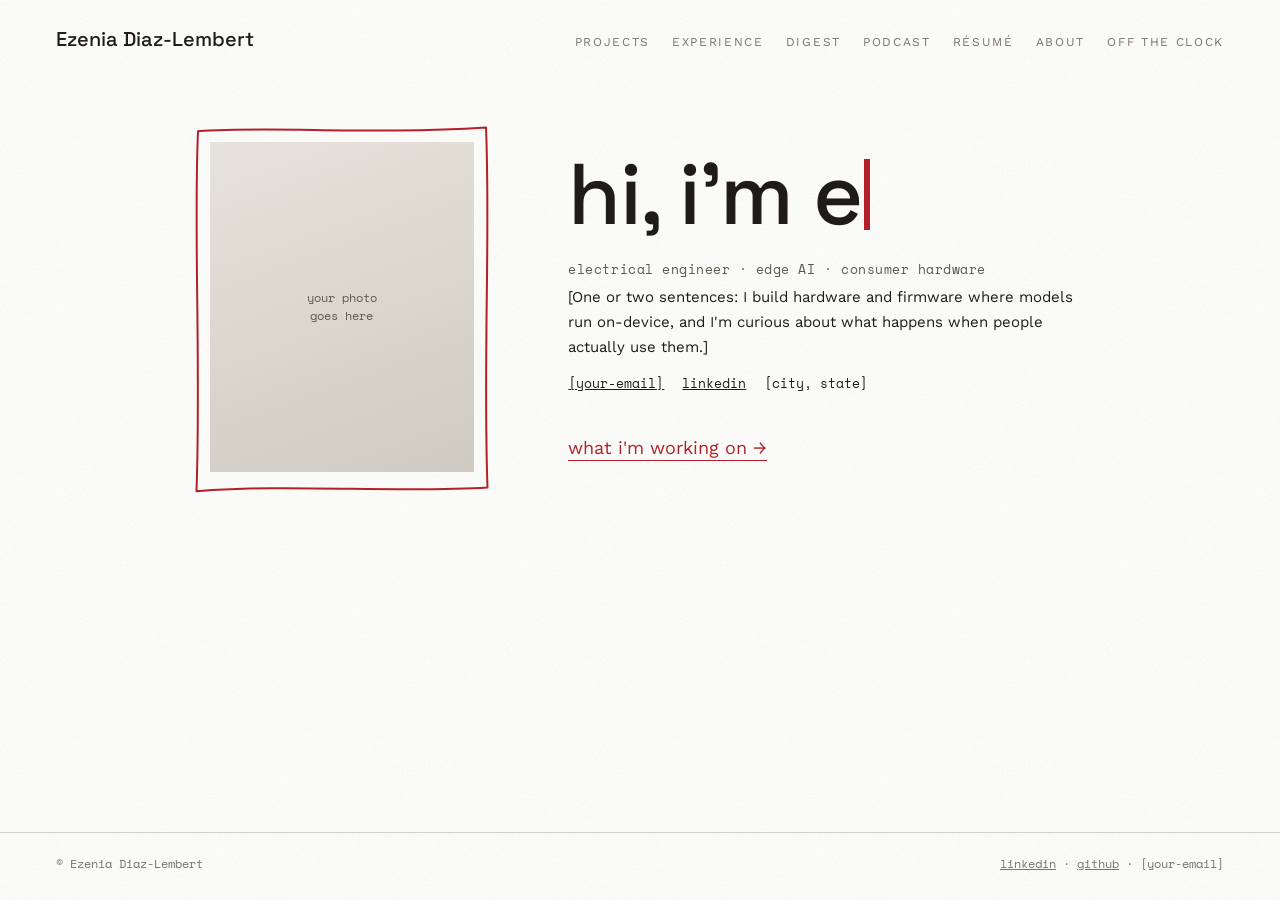
==== commit 7a3b04b9: "add initial files" ====
--- a/index.html
+++ b/index.html
@@ -1,566 +1,15 @@
 <!DOCTYPE html>
 <html lang="en">
 <head>
-<meta charset="UTF-8">
-<meta name="viewport" content="width=device-width, initial-scale=1.0">
+<meta charset="utf-8">
+<meta name="viewport" content="width=device-width, initial-scale=1, viewport-fit=cover">
 <title>Ezenia Diaz-Lembert</title>
-<link rel="preconnect" href="https://fonts.googleapis.com">
-<link href="https://fonts.googleapis.com/css2?family=Lora:ital,wght@0,400;0,500;1,400;1,500&family=IBM+Plex+Mono:wght@400;500&family=Source+Sans+3:wght@300;400;500&display=swap" rel="stylesheet">
-<style>
-*,*::before,*::after{box-sizing:border-box;margin:0;padding:0}
-
-:root {
-  --ink: #2A2016;
-  --ink-mid: #5C4A2A;
-  --ink-soft: #8A7355;
-  --ink-muted: #B0996E;
-  --cream: #F7F2E8;
-  --cream-warm: #EFE7D4;
-  --cream-deep: #E3D6BE;
-  --sage: #6B8060;
-  --sage-light: #9EAF92;
-  --sage-pale: #DCE8D6;
-  --rust: #9B4F2A;
-  --rust-pale: #F0E0D4;
-  --border: rgba(90,65,30,0.12);
-  --border-mid: rgba(90,65,30,0.22);
-  --serif: 'Lora', Georgia, serif;
-  --mono: 'IBM Plex Mono', monospace;
-  --sans: 'Source Sans 3', sans-serif;
-}
-
-html { scroll-behavior: smooth; }
-body {
-  font-family: var(--sans);
-  background: var(--cream);
-  color: var(--ink);
-  font-size: 15px;
-  line-height: 1.75;
-}
-
-body::before {
-  content: '';
-  position: fixed;
-  inset: 0;
-  pointer-events: none;
-  z-index: 0;
-  background-image:
-    linear-gradient(rgba(107,128,96,0.04) 1px, transparent 1px),
-    linear-gradient(90deg, rgba(107,128,96,0.04) 1px, transparent 1px);
-  background-size: 28px 28px;
-}
-
-/* NAV */
-nav {
-  position: sticky; top: 0; z-index: 100;
-  background: rgba(247,242,232,0.95);
-  backdrop-filter: blur(8px);
-  border-bottom: 1px solid var(--border);
-  padding: 0 2.5rem;
-  display: flex; align-items: center; justify-content: space-between;
-  height: 54px;
-}
-.nav-logo {
-  font-family: var(--mono);
-  font-size: 13px; font-weight: 500;
-  color: var(--ink); text-decoration: none; letter-spacing: -0.3px;
-}
-.nav-logo span { color: var(--sage); }
-.nav-links { display: flex; gap: 1.75rem; list-style: none; }
-.nav-links a {
-  font-size: 12.5px; font-weight: 400;
-  color: var(--ink-soft); text-decoration: none;
-  letter-spacing: 0.3px; font-family: var(--sans);
-  transition: color 0.18s;
-}
-.nav-links a:hover { color: var(--ink); }
-
-/* HERO */
-.hero {
-  position: relative; z-index: 1;
-  padding: 5.5rem 2.5rem 4rem;
-  max-width: 860px; margin: 0 auto;
-  display: grid; grid-template-columns: 1fr 220px;
-  gap: 3rem; align-items: start;
-}
-.hero-eyebrow {
-  font-family: var(--mono);
-  font-size: 11px; color: var(--sage);
-  letter-spacing: 1.5px; margin-bottom: 1.25rem;
-  text-transform: uppercase;
-}
-.hero h1 {
-  font-family: var(--serif);
-  font-size: clamp(2.4rem, 5vw, 3.6rem);
-  font-weight: 400; line-height: 1.2;
-  color: var(--ink); margin-bottom: 1.25rem;
-  letter-spacing: -0.5px;
-}
-.hero h1 em { font-style: italic; color: var(--sage); }
-.hero-bio {
-  font-size: 15.5px; color: var(--ink-mid);
-  line-height: 1.85; max-width: 460px; margin-bottom: 2.25rem;
-}
-.hero-actions { display: flex; gap: 0.75rem; flex-wrap: wrap; }
-.btn-primary {
-  background: var(--ink); color: var(--cream);
-  border: none; padding: 9px 22px;
-  border-radius: 6px; font-family: var(--sans);
-  font-size: 13px; font-weight: 500; cursor: pointer;
-  text-decoration: none; transition: background 0.18s;
-  display: inline-block;
-}
-.btn-primary:hover { background: var(--ink-mid); }
-.btn-ghost {
-  background: transparent; color: var(--ink-mid);
-  border: 1px solid var(--border-mid); padding: 9px 22px;
-  border-radius: 6px; font-family: var(--sans);
-  font-size: 13px; cursor: pointer; text-decoration: none;
-  transition: all 0.18s; display: inline-block;
-}
-.btn-ghost:hover { border-color: var(--sage); color: var(--sage); }
-
-/* AVATAR */
-.avatar-wrap { display: flex; flex-direction: column; align-items: center; gap: 0.75rem; }
-.avatar-frame {
-  width: 190px; height: 220px;
-  border: 1.5px solid var(--border-mid);
-  border-radius: 8px;
-  background: var(--cream-warm);
-  display: flex; align-items: center; justify-content: center;
-  position: relative; overflow: hidden;
-}
-.avatar-frame::before {
-  content: '';
-  position: absolute; inset: 8px;
-  border: 1px dashed var(--border-mid); border-radius: 4px;
-}
-/* To use a photo instead: replace the .avatar-initials span with:
-   <img src="photo.jpg" alt="Your Name" style="width:100%;height:100%;object-fit:cover;position:relative;z-index:1;">
-   and remove the ::before pseudo-element styles above */
-.avatar-initials {
-  font-family: var(--serif); font-size: 52px;
-  font-weight: 400; font-style: italic;
-  color: var(--ink-muted); position: relative; z-index: 1;
-}
-.avatar-caption {
-  font-family: var(--mono); font-size: 10px;
-  color: var(--ink-muted); letter-spacing: 0.8px; text-align: center;
-}
-
-/* SECTIONS */
-section {
-  position: relative; z-index: 1;
-  max-width: 860px; margin: 0 auto;
-  padding: 3.5rem 2.5rem;
-  border-top: 1px solid var(--border);
-}
-.section-label {
-  font-family: var(--mono); font-size: 10.5px;
-  text-transform: uppercase; letter-spacing: 2px;
-  color: var(--sage); margin-bottom: 2rem;
-  display: flex; align-items: center; gap: 8px;
-}
-.section-label::after {
-  content: ''; flex: 1; height: 1px; background: var(--border);
-}
-
-/* ABOUT */
-.about-grid { display: grid; grid-template-columns: 5fr 3fr; gap: 3.5rem; }
-.about-text p { color: var(--ink-mid); font-size: 15px; line-height: 1.9; margin-bottom: 1.1rem; }
-.about-text p:last-child { margin-bottom: 0; }
-.sidebar-block { margin-bottom: 1.75rem; }
-.sidebar-block h4 {
-  font-family: var(--mono); font-size: 10px;
-  text-transform: uppercase; letter-spacing: 1.5px;
-  color: var(--ink-muted); margin-bottom: 0.6rem;
-}
-.chip-group { display: flex; flex-wrap: wrap; gap: 5px; }
-.chip {
-  font-size: 11px; font-weight: 400;
-  background: var(--cream-deep); color: var(--ink-mid);
-  border: 1px solid var(--border);
-  padding: 3px 9px; border-radius: 4px;
-  font-family: var(--mono); letter-spacing: 0.2px;
-}
-.chip.sage { background: var(--sage-pale); color: var(--sage); border-color: rgba(107,128,96,0.2); }
-.chip.rust { background: var(--rust-pale); color: var(--rust); border-color: rgba(155,79,42,0.2); }
-
-/* PROJECTS */
-.projects-grid { display: grid; grid-template-columns: 1fr 1fr; gap: 12px; }
-.project-card {
-  background: var(--cream-warm);
-  border: 1px solid var(--border);
-  border-radius: 8px; padding: 1.4rem;
-  text-decoration: none; display: block;
-  transition: border-color 0.2s, box-shadow 0.2s;
-}
-.project-card:hover {
-  border-color: var(--sage-light);
-  box-shadow: 0 2px 12px rgba(107,128,96,0.1);
-}
-.project-type {
-  font-family: var(--mono); font-size: 9.5px;
-  text-transform: uppercase; letter-spacing: 1.5px;
-  color: var(--ink-muted); margin-bottom: 0.6rem;
-}
-.project-card h3 {
-  font-family: var(--serif); font-size: 1.05rem;
-  font-weight: 500; color: var(--ink);
-  margin-bottom: 0.4rem; line-height: 1.3;
-}
-.project-card p { font-size: 13px; color: var(--ink-soft); line-height: 1.65; }
-.project-chips { display: flex; gap: 4px; flex-wrap: wrap; margin-top: 1rem; }
-.p-chip {
-  font-family: var(--mono); font-size: 9.5px;
-  background: rgba(42,32,22,0.06); color: var(--ink-soft);
-  padding: 2px 7px; border-radius: 3px;
-}
-
-/* PODCAST */
-.podcast-layout { display: grid; grid-template-columns: 1fr 1fr; gap: 2.5rem; align-items: center; }
-.podcast-info h3 {
-  font-family: var(--serif); font-size: 1.45rem;
-  font-weight: 400; font-style: italic;
-  color: var(--ink); margin-bottom: 0.6rem;
-}
-.podcast-info p { font-size: 14px; color: var(--ink-soft); line-height: 1.8; margin-bottom: 1.25rem; }
-
-/* Replace .spotify-box below with your actual Spotify <iframe> embed.
-   Go to Spotify → your show → Share → Embed Podcast → copy the iframe code.
-   Paste it in place of the entire <div class="spotify-box">...</div> block.
-   Recommended iframe attrs: width="100%" height="152" style="border-radius:10px" */
-.spotify-box {
-  background: var(--cream-warm);
-  border: 1px solid var(--border-mid);
-  border-radius: 10px; padding: 1.75rem;
-  text-align: center;
-}
-.sp-logo {
-  width: 42px; height: 42px;
-  background: #1DB954; border-radius: 50%;
-  margin: 0 auto 0.75rem;
-  display: flex; align-items: center; justify-content: center;
-}
-.sp-logo svg { fill: white; }
-.spotify-box h4 {
-  font-family: var(--serif); font-size: 1rem;
-  font-weight: 500; color: var(--ink); margin-bottom: 0.3rem;
-}
-.spotify-box p { font-size: 11.5px; color: var(--ink-muted); margin-bottom: 1rem; }
-.sp-embed-note {
-  font-family: var(--mono); font-size: 10px;
-  color: var(--sage); background: var(--sage-pale);
-  padding: 6px 10px; border-radius: 4px;
-  display: inline-block;
-}
-
-/* BLOG */
-.blog-list { display: flex; flex-direction: column; }
-.blog-item {
-  padding: 1.35rem 0;
-  border-bottom: 1px solid var(--border);
-  display: grid; grid-template-columns: 72px 1fr auto;
-  gap: 1.25rem; align-items: baseline;
-  cursor: pointer; text-decoration: none;
-}
-.blog-item:first-child { border-top: 1px solid var(--border); }
-.blog-item:hover .blog-title { color: var(--sage); }
-.blog-date {
-  font-family: var(--mono); font-size: 11px;
-  color: var(--ink-muted); white-space: nowrap;
-}
-.blog-title {
-  font-family: var(--serif); font-size: 1rem;
-  font-weight: 400; color: var(--ink);
-  margin-bottom: 0.2rem; transition: color 0.18s; display: block;
-}
-.blog-sub { font-size: 12.5px; color: var(--ink-muted); }
-.blog-tag {
-  font-family: var(--mono); font-size: 9.5px;
-  text-transform: uppercase; letter-spacing: 1px;
-  background: var(--cream-deep); color: var(--ink-soft);
-  padding: 3px 8px; border-radius: 3px; white-space: nowrap;
-}
-.blog-more { margin-top: 1.5rem; }
-
-/* RESUME */
-.resume-card {
-  background: var(--cream-warm);
-  border: 1px solid var(--border-mid);
-  border-radius: 8px; padding: 1.75rem 2rem;
-  display: flex; align-items: center;
-  justify-content: space-between; gap: 2rem;
-}
-.resume-left h3 {
-  font-family: var(--serif); font-size: 1.3rem;
-  font-weight: 400; color: var(--ink); margin-bottom: 0.3rem;
-}
-.resume-left p { font-size: 13px; color: var(--ink-muted); font-family: var(--mono); }
-
-/* FOOTER */
-footer {
-  position: relative; z-index: 1;
-  max-width: 860px; margin: 0 auto;
-  padding: 2.5rem; border-top: 1px solid var(--border);
-  display: flex; justify-content: space-between; align-items: center;
-}
-footer p { font-family: var(--mono); font-size: 11px; color: var(--ink-muted); }
-.social-links { display: flex; gap: 1.5rem; }
-.social-links a {
-  font-family: var(--mono); font-size: 11px;
-  color: var(--ink-muted); text-decoration: none; transition: color 0.18s;
-}
-.social-links a:hover { color: var(--sage); }
-</style>
+<link rel="stylesheet" href="https://fonts.googleapis.com/css2?family=Space+Grotesk:wght@400;500;600&family=Work+Sans:wght@400;500;600&family=Space+Mono&display=swap">
+<link rel="stylesheet" href="style.css">
 </head>
-<body>
-
-<nav>
-  <!-- Update "your.name" to your actual name or handle -->
-  <a href="#" class="nav-logo">Ezenia<span>.</span>Diaz-Lembert</a>
-  <ul class="nav-links">
-    <li><a href="#about">About</a></li>
-    <li><a href="#projects">Projects</a></li>
-    <li><a href="#podcast">Podcast</a></li>
-    <li><a href="#writing">Writing</a></li>
-    <li><a href="#resume">Resume</a></li>
-  </ul>
-</nav>
-
-<!-- ═══════════════════════════════════════════
-     HERO
-     Update: eyebrow tagline, your name, bio text
-     ═══════════════════════════════════════════ -->
-<div class="hero">
-  <div>
-    <p class="hero-eyebrow">// engineer · podcaster · builder</p>
-    <h1>Hi, my name is<br><em>Ezenia.</em></h1>
-    <p class="hero-bio">I'm an electrical engineer with experience in audio consumer electronics, power system modeling and analysis, and user-focused device design. I find building technology that enables intuitive, effective human–device interaction fun! </p>
-    <div class="hero-actions">
-      <a href="#about" class="btn-primary">Get to know me</a>
-      <a href="#podcast" class="btn-ghost">Listen to the podcast →</a>
-    </div>
-  </div>
-  <div class="avatar-wrap">
-    <div class="avatar-frame">
-      <!-- PHOTO: replace the span below with:
-           <img src="ezenia_headshot.jpeg" alt="Ezenia" style="width:100%;height:100%;object-fit:cover;position:relative;z-index:1;">
-           and remove the ::before dashed border rule in the CSS above -->
-      <img src="ezenia_profile_picture.jpeg" alt="Ezenia" style="width:100%;height:100%;object-fit:cover;position:relative;z-index:1;">
-    </div>
-  </div>
-</div>
-
-<!-- ═══════════════════════════════════════════
-     ABOUT
-     Update: bio paragraphs, skill chips
-     ═══════════════════════════════════════════ -->
-<section id="about">
-  <p class="section-label">01 — About</p>
-  <div class="about-grid">
-    <div class="about-text">
-      <p>I'm a hardware engineer with a soft spot for the software side. My work spans circuit design, embedded systems, and the messy, satisfying process of turning an idea into something you can hold in your hands.</p>
-      <p>I've spent years working on everything from sensor arrays and motor controllers to IoT systems that need to be reliable in the real world — not just on a bench. I care a lot about the craft of engineering and even more about the people doing it.</p>
-      <p>I started my tech podcast because I wanted to have the conversations that don't happen at conferences — the honest ones about process, failure, and what it actually takes to ship hardware.</p>
-    </div>
-    <div class="about-sidebar">
-      <div class="sidebar-block">
-        <h4>Hardware</h4>
-        <div class="chip-group">
-          <span class="chip rust">PCB design</span>
-          <span class="chip rust">Embedded C</span>
-          <span class="chip rust">RTOS</span>
-          <span class="chip rust">Sensors</span>
-          <span class="chip rust">Signal processing</span>
-        </div>
-      </div>
-      <div class="sidebar-block">
-        <h4>Software</h4>
-        <div class="chip-group">
-          <span class="chip sage">Python</span>
-          <span class="chip sage">Linux</span>
-          <span class="chip sage">Firmware</span>
-        </div>
-      </div>
-      <div class="sidebar-block">
-        <h4>Tools</h4>
-        <div class="chip-group">
-          <span class="chip">Altium</span>
-          <span class="chip">SolidWorks</span>
-          <span class="chip">Oscilloscope</span>
-        </div>
-      </div>
-    </div>
-  </div>
-</section>
-
-<!-- ═══════════════════════════════════════════
-     PROJECTS
-     Update: project title, description, tech chips, href links
-     ═══════════════════════════════════════════ 
-<section id="projects">
-  <p class="section-label">02 — Projects</p>
-  <div class="projects-grid">
-
-    <a class="project-card" href="#">
-      <p class="project-type">// hardware</p>
-      <h3>Custom motor controller board</h3>
-      <p>A compact 4-layer PCB for brushless DC control with CAN bus integration. Designed for robotics applications that need precise feedback.</p>
-      <div class="project-chips">
-        <span class="p-chip">KiCad</span>
-        <span class="p-chip">STM32</span>
-        <span class="p-chip">CAN bus</span>
-        <span class="p-chip">C</span>
-      </div>
-    </a>
-
-    <a class="project-card" href="#">
-      <p class="project-type">// embedded</p>
-      <h3>Wireless sensor mesh network</h3>
-      <p>Low-power sensor nodes for environmental monitoring, running a custom mesh protocol over 900 MHz with years of battery life.</p>
-      <div class="project-chips">
-        <span class="p-chip">LoRa</span>
-        <span class="p-chip">FreeRTOS</span>
-        <span class="p-chip">C</span>
-        <span class="p-chip">Python</span>
-      </div>
-    </a>
-
-    <a class="project-card" href="#">
-      <p class="project-type">// open source</p>
-      <h3>Firmware flashing CLI tool</h3>
-      <p>A developer tool for streamlining firmware deployment across mixed hardware targets. Used by a small but growing community.</p>
-      <div class="project-chips">
-        <span class="p-chip">Rust</span>
-        <span class="p-chip">OpenOCD</span>
-        <span class="p-chip">JTAG</span>
-      </div>
-    </a>
-
-    <a class="project-card" href="#">
-      <p class="project-type">// experiment</p>
-      <h3>Haptic feedback glove</h3>
-      <p>A wearable prototype with linear resonant actuators mapped to audio input. Built for a research project exploring sensory substitution.</p>
-      <div class="project-chips">
-        <span class="p-chip">LRA drivers</span>
-        <span class="p-chip">IMU</span>
-        <span class="p-chip">BLE</span>
-        <span class="p-chip">Arduino</span>
-      </div>
-    </a>
-
-  </div>
-</section>
-  -->
-
-<!-- ═══════════════════════════════════════════
-     PODCAST
-     Update: podcast name, description
-     SPOTIFY: replace the .spotify-box div with your iframe embed.
-       1. Open Spotify → go to your show page
-       2. Click ··· → Share → Embed Podcast
-       3. Copy the <iframe> code and paste it here in place of .spotify-box
-       Recommended: add style="border-radius:10px" to the iframe tag
-     ═══════════════════════════════════════════ -->
-<section id="podcast">
-  <p class="section-label">03 — Podcast</p>
-  <div class="podcast-layout">
-    <div class="podcast-info">
-      <h3>the current collective.</h3>
-      <p>I believe that we can talk through educational barriers to innovative tech research, tech news, and tech education, and bring them to one space. If you want to learn about how some of the tech around us works, the socio-economic implications of certain innovations, and what to look forward to, I think you're in the right space.</p>
-      <a href="#" class="btn-ghost">All episodes →</a>
-    </div>
-
-    <!-- REPLACE THIS ENTIRE DIV with your Spotify <iframe> embed -->
-    <iframe data-testid="embed-iframe" style="border-radius:10px" src="https://open.spotify.com/embed/show/7tuaUfzz82r7xP9mCjCnpa?utm_source=generator" width="100%" height="352" frameBorder="0" allowfullscreen="" allow="autoplay; clipboard-write; encrypted-media; fullscreen; picture-in-picture" loading="lazy"></iframe>
-
-  </div>
-</section>
-
-<!-- ═══════════════════════════════════════════
-     WRITING / BLOG
-     Update: date, title, subtitle, tag, href for each post
-     Add more .blog-item rows as you publish
-     ═══════════════════════════════════════════ 
-<section id="writing">
-  <p class="section-label">04 — Writing</p>
-  <div class="blog-list">
-
-    <a class="blog-item" href="#">
-      <span class="blog-date">Mar '26</span>
-      <div>
-        <span class="blog-title">Why your PCB silkscreen layer is telling you something important</span>
-        <span class="blog-sub">On the small decisions that reveal the quality of a design.</span>
-      </div>
-      <span class="blog-tag">Hardware</span>
-    </a>
-
-    <a class="blog-item" href="#">
-      <span class="blog-date">Feb '26</span>
-      <div>
-        <span class="blog-title">What firmware engineers can learn from embedded Linux</span>
-        <span class="blog-sub">Bridging the gap between bare-metal and high-level abstraction.</span>
-      </div>
-      <span class="blog-tag">Embedded</span>
-    </a>
-
-    <a class="blog-item" href="#">
-      <span class="blog-date">Jan '26</span>
-      <div>
-        <span class="blog-title">Starting a podcast as an engineer: what I wish I knew</span>
-        <span class="blog-sub">The uncomfortable, unglamorous truth about getting your voice out there.</span>
-      </div>
-      <span class="blog-tag">Reflection</span>
-    </a>
-
-    <a class="blog-item" href="#">
-      <span class="blog-date">Dec '25</span>
-      <div>
-        <span class="blog-title">The art of reading a datasheet</span>
-        <span class="blog-sub">A skill nobody teaches you but everyone needs.</span>
-      </div>
-      <span class="blog-tag">Craft</span>
-    </a>
-
-  </div>
-  <div class="blog-more">
-    <!-- Link this to your blog index page once you have one -->
-    <a href="#" class="btn-ghost">All posts →</a>
-  </div>
-</section>
-
-  -->
-<!-- ═══════════════════════════════════════════
-     RESUME
-     Update the href on the button to point to your PDF file.
-     Upload resume.pdf to your repo root and use href="resume.pdf"
-     ═══════════════════════════════════════════ -->
-<section id="resume">
-  <p class="section-label">05 — Resume</p>
-  <div class="resume-card">
-    <div class="resume-left">
-      <h3>Download my resume</h3>
-      <!-- Update the date below whenever you refresh your resume -->
-      <p>// last updated Mar 2026 · PDF · 1 page</p>
-    </div>
-    <a href="Resume_Ezenia_Diaz-Lembert.pdf" class="btn-primary" download>Download PDF ↓</a>
-  </div>
-</section>
-
-<!-- ═══════════════════════════════════════════
-     FOOTER
-     Update: your name, social links
-     ═══════════════════════════════════════════ -->
-<footer>
-  <p>// © 2026 your.name</p>
-  <div class="social-links">
-    <a href="https://github.com/yourusername" target="_blank" rel="noopener">GitHub</a>
-    <a href="https://linkedin.com/in/yourprofile" target="_blank" rel="noopener">LinkedIn</a>
-    <a href="https://twitter.com/yourhandle" target="_blank" rel="noopener">Twitter/X</a>
-    <a href="mailto:you@email.com">Email</a>
-  </div>
-</footer>
-
+<body data-page="home" data-base="">
+<main id="main"></main>
+<script src="content.js"></script>
+<script src="site.js"></script>
 </body>
 </html>
--- a/style.css
+++ b/style.css
@@ -0,0 +1,88 @@
+:root{--paper:#fefefd;--ink:#1f1b1a;--mute:#7a736d;--red:#b3202a;--gray:#5d584f;--line:color-mix(in srgb,var(--ink) 18%,transparent);
+--hd:"Space Grotesk",system-ui,sans-serif;--bd:"Work Sans",system-ui,sans-serif;--mo:"Space Mono",ui-monospace,monospace;color-scheme:light}
+*{box-sizing:border-box}
+html{scroll-padding-top:env(safe-area-inset-top,0px)}
+body{margin:0;min-height:100vh;background:var(--paper);color:var(--ink);font:15px/1.65 var(--bd);display:flex;flex-direction:column;padding-top:env(safe-area-inset-top,0px);padding-bottom:env(safe-area-inset-bottom,0px)}
+body:before{content:"";position:fixed;inset:0;pointer-events:none;opacity:.1;background-image:url("data:image/svg+xml,%3Csvg xmlns='http://www.w3.org/2000/svg' width='300' height='300'%3E%3Cfilter id='n'%3E%3CfeTurbulence type='fractalNoise' baseFrequency='.8' numOctaves='3' stitchTiles='stitch'/%3E%3CfeColorMatrix values='0 0 0 0 .4 0 0 0 0 .4 0 0 0 0 .4 0 0 0 1.4 -.2'/%3E%3C/filter%3E%3Crect width='300' height='300' filter='url(%23n)'/%3E%3C/svg%3E")}
+a{color:inherit}
+:focus-visible{outline:2px solid var(--red);outline-offset:3px}
+header{position:relative;display:flex;flex-wrap:wrap;gap:10px 28px;align-items:baseline;justify-content:space-between;padding:26px clamp(20px,5vw,56px)}
+.brand{font:500 20px var(--hd);text-decoration:none}
+nav{display:flex;flex-wrap:wrap;gap:6px 22px}
+nav a{font-size:12px;letter-spacing:.14em;text-transform:uppercase;text-decoration:none;color:var(--mute);padding-bottom:3px;border-bottom:1.5px solid transparent;transition:color .15s,border-color .15s}
+nav a:hover,nav a.on{color:var(--red);border-color:var(--red)}
+main{position:relative;flex:1;width:100%;max-width:1040px;margin:0 auto;padding:10px clamp(20px,5vw,56px) 70px}
+.pg{display:none}.pg.on{display:block}
+h1,h2{font:500 clamp(34px,5vw,52px)/1.02 var(--hd);letter-spacing:-.02em;margin:0 0 34px;color:var(--red)}
+h2.s{font-size:28px;margin:54px 0 18px}
+h3{font:600 16px var(--hd);margin:0 0 4px}
+p{margin:0 0 12px;max-width:62ch}.m{color:var(--mute)}
+.lbl{font:500 12px var(--mo);color:var(--gray);letter-spacing:.06em}
+.row{display:grid;grid-template-columns:170px 1fr;gap:6px 28px;padding:20px 0;border-top:1px solid var(--line)}
+.row:last-child{border-bottom:1px solid var(--line)}
+ul.b{margin:6px 0 0;padding-left:18px;color:var(--mute)}
+.tag{display:inline-block;font:12px var(--mo);color:var(--gray);border:1px solid var(--gray);border-radius:99px;padding:0 9px;margin:0 6px 4px 0}
+.btn{display:inline-block;font:500 13px var(--mo);padding:7px 16px;border:1.5px solid var(--red);color:var(--red);text-decoration:none;background:none;cursor:pointer;margin:0 8px 8px 0;border-radius:2px}
+.btn:hover{background:var(--red);color:var(--paper)}
+.go{font-size:18px;color:var(--red);text-decoration:none;border-bottom:1.5px solid var(--red);padding-bottom:2px}
+.go:hover{color:var(--gray);border-color:var(--gray)}
+/* photo frame */
+.frame{position:relative;width:min(230px,60vw);aspect-ratio:4/5}
+.frame .ph{position:absolute;inset:6%;background:linear-gradient(160deg,#e6e3dc,#cfcbc2);display:grid;place-items:center;text-align:center;font:12px/1.5 var(--mo);color:#5d584f}
+.frame img{position:absolute;inset:6%;width:88%;height:88%;object-fit:cover;filter:grayscale(1)}
+.frame svg{position:absolute;inset:0;width:100%;height:100%;overflow:visible}
+.frame path{fill:none;stroke:var(--red);stroke-width:2;vector-effect:non-scaling-stroke;stroke-linecap:round;stroke-linejoin:round}
+/* home */
+.pg.home.on{display:flex;align-items:center;justify-content:center;gap:clamp(28px,6vw,84px);padding-top:3vh;flex-wrap:wrap}
+.home .frame{width:min(300px,70vw);flex:none}.home .txt{flex:1 1 340px;max-width:520px}
+.home h1{font-size:clamp(46px,8vw,86px);margin:0;color:var(--ink)}
+.sub{margin:20px 0 6px;font:500 13px var(--mo);color:var(--gray);letter-spacing:.04em}
+.contact{display:flex;gap:6px 18px;flex-wrap:wrap;font:13px var(--mo);margin:14px 0 40px}
+.cur{display:inline-block;width:.07em;height:.82em;background:var(--red);margin-left:3px;vertical-align:-.06em;animation:bl 1s steps(2) infinite}
+@keyframes bl{50%{opacity:0}}
+/* project cards + detail */
+.cards{display:grid;grid-template-columns:repeat(auto-fill,minmax(270px,1fr));gap:26px}
+.card{display:block;text-decoration:none;color:inherit;border:1.5px solid var(--line);padding:14px;border-radius:2px;transition:border-color .15s}
+.card:hover{border-color:var(--red)}
+.th{aspect-ratio:16/10;background:linear-gradient(160deg,#e6e3dc,#cfcbc2);margin-bottom:12px;overflow:hidden}.th img{width:100%;height:100%;object-fit:cover;display:block}
+.more{font:13px var(--mo);color:var(--red)}
+.back{font:13px var(--mo);color:var(--red);text-decoration:none}
+.pd h1{margin:18px 0 10px}.pd .sec{margin:30px 0}.pd .sec p{max-width:66ch}
+.gal{display:grid;grid-template-columns:repeat(auto-fit,minmax(260px,1fr));gap:18px;margin:22px 0}
+.gal img,.gal video{width:100%;display:block}.gal .vid{grid-column:1/-1}
+.vid{aspect-ratio:16/9}.vid iframe{width:100%;height:100%;border:0}
+figure{margin:0}figcaption{font:12px var(--mo);color:var(--mute);margin-top:6px}
+.fun{padding:24px 0;border-top:1px solid var(--line)}
+/* about + digest */
+.about{display:grid;grid-template-columns:230px 1fr;gap:44px;align-items:start}
+.spec{display:grid;grid-template-columns:auto 1fr;gap:12px 30px;align-items:start;margin:0}
+.spec dt{font:500 13px var(--mo);color:var(--red)}.spec dd{margin:0}
+.dg{display:grid;grid-template-columns:repeat(6,1fr);gap:30px 22px;font:13px/1.8 var(--mo)}
+.dg h3{font:500 20px var(--mo);color:var(--gray);margin-bottom:8px}
+.dg>div:nth-child(1){grid-column:1/4}.dg>div:nth-child(2){grid-column:4/7;margin-top:34px}
+.dg>div:nth-child(3){grid-column:1/3}.dg>div:nth-child(4){grid-column:3/5;margin-top:26px}
+.dg>div:nth-child(5){grid-column:5/7;text-align:right}.dg>div:nth-child(6){grid-column:2/6;text-align:center}
+.dg i{font-style:normal;color:var(--red);margin-right:6px}
+/* podcast */
+.pod{display:grid;grid-template-columns:1fr minmax(230px,1.2fr) 1fr;gap:16px 26px;align-items:center}
+.ep{text-align:left;font:13px/1.4 var(--bd);color:var(--ink);background:none;border:1.5px solid var(--line);border-radius:3px;padding:12px 14px;cursor:pointer;transition:border-color .15s,background .15s}
+.ep b{display:block;font:500 12px var(--mo);color:var(--gray);margin-bottom:2px}
+.ep:hover{border-color:var(--red)}.ep.p{border-color:var(--red);background:color-mix(in srgb,var(--red) 8%,transparent)}
+.radio{grid-column:2;grid-row:1/4;border:2px solid var(--red);border-radius:4px;padding:16px;text-align:center}
+.scr{border:1.5px solid var(--gray);padding:14px 10px;min-height:118px;display:flex;flex-direction:column;justify-content:center;background:color-mix(in srgb,var(--gray) 8%,transparent)}
+.scr small{font:12px var(--mo);color:var(--gray)}.scr strong{display:block;margin:4px 0 8px;font-weight:500;font-size:16px}
+.bars{display:flex;gap:4px;height:22px;align-items:flex-end;justify-content:center}.bars i{width:5px;height:4px;background:var(--red)}
+.on-air .bars i{animation:eq .7s ease-in-out infinite alternate}
+.bars i:nth-child(2n){animation-delay:.15s}.bars i:nth-child(3n){animation-delay:.3s}
+@keyframes eq{to{height:22px}}
+.prog{height:3px;background:var(--line);margin:16px 0}.prog i{display:block;height:100%;width:0;background:var(--red)}
+.ctl button{width:40px;height:34px;border:1.5px solid var(--red);background:none;color:var(--red);margin:0 3px;border-radius:2px;cursor:pointer}
+.ctl button:hover{background:var(--red);color:var(--paper)}
+.led{display:block;margin-top:12px;font:12px var(--mo);color:var(--mute)}.on-air .led{color:var(--red)}
+footer{position:relative;padding:22px clamp(20px,5vw,56px) 28px;display:flex;flex-wrap:wrap;gap:6px 22px;justify-content:space-between;font:12px var(--mo);color:var(--mute);border-top:1px solid var(--line)}
+@media(max-width:720px){
+.row,.about{grid-template-columns:1fr}
+.home .txt{text-align:center}.home .contact{justify-content:center}.home p{margin-left:auto;margin-right:auto}
+.dg>div{grid-column:1/7!important;margin:0!important;text-align:left!important}
+.pod{grid-template-columns:1fr 1fr}.radio{grid-column:1/3;grid-row:1}}
+@media(prefers-reduced-motion:reduce){*{animation:none!important;transition:none!important}}
